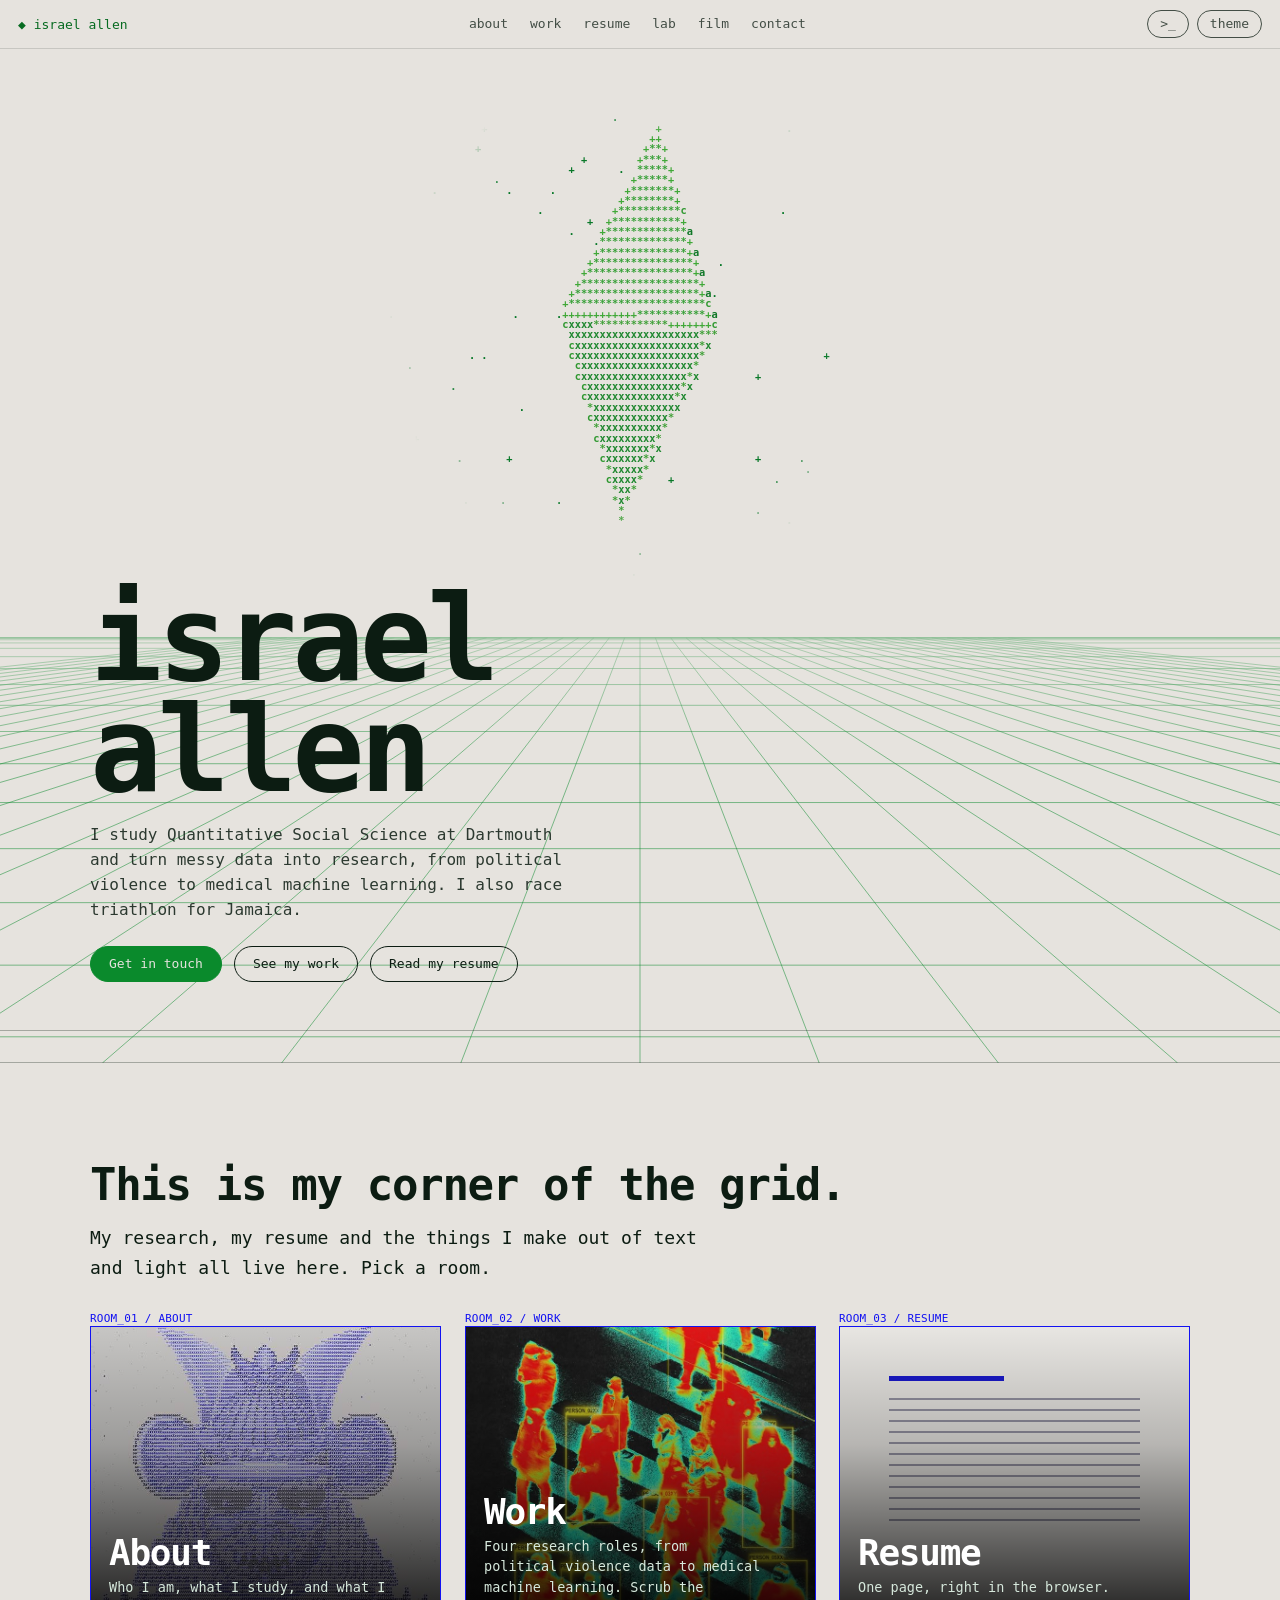
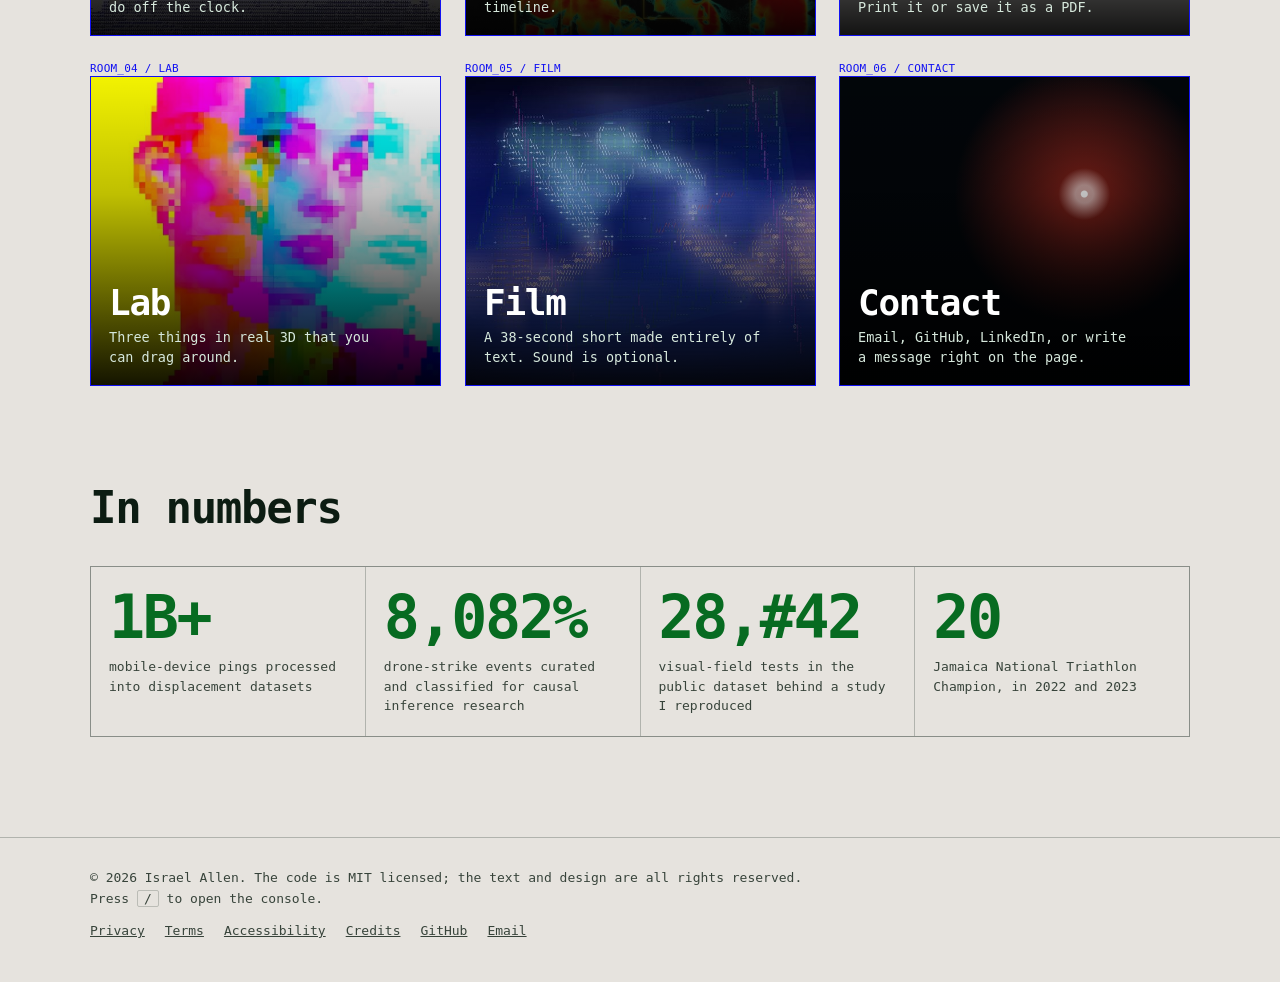
==== index.html @ 83a24800 "Initial site" ====
<!DOCTYPE html>
<html lang="en">
<head>
<meta charset="utf-8">
<meta http-equiv="Content-Security-Policy" content="default-src 'none'; script-src 'self'; style-src 'self' 'unsafe-inline'; img-src 'self' data:; font-src 'self'; connect-src 'self'; base-uri 'none'; form-action 'none'">
<meta name="viewport" content="width=device-width, initial-scale=1, viewport-fit=cover">
<title>Israel Allen</title>
<meta name="description" content="Israel Allen studies Quantitative Social Science at Dartmouth and works with large-scale data, political violence research and medical machine learning. Jamaican national triathlon champion.">
<meta name="theme-color" content="#020c06">
<meta name="author" content="Israel Allen">
<link rel="canonical" href="https://lukeanthony.co/">
<meta property="og:type" content="website">
<meta property="og:site_name" content="Israel Allen">
<meta property="og:title" content="Israel Allen">
<meta property="og:description" content="Israel Allen studies Quantitative Social Science at Dartmouth and works with large-scale data, political violence research and medical machine learning. Jamaican national triathlon champion.">
<meta property="og:url" content="https://lukeanthony.co/">
<meta property="og:image" content="https://lukeanthony.co/assets/img/og-card.jpg">
<meta property="og:image:alt" content="The words israel allen in large type above a glowing green wireframe grid and a spinning crystal.">
<meta name="twitter:card" content="summary_large_image">
<link rel="icon" href="assets/img/favicon.svg" type="image/svg+xml">
<link rel="apple-touch-icon" href="assets/img/apple-touch-icon.png">
<script src="assets/js/theme-init.js"></script>
<link rel="stylesheet" href="assets/css/site.css">
<script type="application/ld+json">
{"@context":"https://schema.org","@type":"Person","name":"Israel Allen","url":"https://lukeanthony.co/","sameAs":["https://github.com/izzyallen876","https://www.linkedin.com/in/israel-allen"],"affiliation":{"@type":"CollegeOrUniversity","name":"Dartmouth College"},"description":"Quantitative Social Science student at Dartmouth College and Jamaican national triathlon champion."}
</script>
</head>
<body>
<a class="skip" href="#main">Skip to content</a>
<div class="bar">
  <a class="brand" href="index.html">◆ israel allen</a>
  <nav id="nav" aria-label="Main"><a href="about.html">about</a><a href="work.html">work</a><a href="resume.html">resume</a><a href="lab.html">lab</a><a href="film.html">film</a><a href="contact.html">contact</a></nav>
  <div class="tools">
    <button class="pill" id="term-btn" type="button" aria-label="Open the command console">&gt;_</button>
    <button class="pill" id="theme" type="button" aria-label="Switch between light and dark theme">theme</button>
    <button class="pill menu-btn" id="menu" type="button" aria-expanded="false" aria-controls="nav">menu</button>
  </div>
</div>
<main id="main">
<header class="hero" id="top">
  <canvas id="grid" aria-hidden="true"></canvas>
  <div class="plumbwrap"><canvas class="glyph" id="plumb" role="img" aria-label="A rotating green crystal drawn in text characters"></canvas></div>
  <div class="titleblock">
    <h1 id="title" data-scramble aria-label="Israel Allen">israel
allen</h1>
    <p class="sub">I study Quantitative Social Science at Dartmouth and turn messy data into research, from political violence to medical machine learning. I also race triathlon for Jamaica.</p>
    <div class="cta">
      <a class="btn solid" href="contact.html">Get in touch</a>
      <a class="btn" href="work.html">See my work</a>
      <a class="btn" href="resume.html">Read my resume</a>
    </div>
  </div>
  <div class="ticker" aria-hidden="true"><span>◆ data ░▒▓ python ░▒▓ r ░▒▓ aws ░▒▓ political violence research ░▒▓ medical ml ░▒▓ public history ░▒▓ triathlon ░▒▓ dartmouth 2028 ░▒▓ ◆ data ░▒▓ python ░▒▓ r ░▒▓ aws ░▒▓ political violence research ░▒▓ medical ml ░▒▓ public history ░▒▓ triathlon ░▒▓ dartmouth 2028 ░▒▓ </span></div>
</header>

<section class="sec" id="rooms">
  <div class="inner">
    <h2>This is my corner of the grid.</h2>
    <p class="lead">My research, my resume and the things I make out of text and light all live here. Pick a room.</p>
    <div class="rooms">
      <a class="room dbox lock" data-id="ROOM_01 / ABOUT" data-tilt style="--i:0" href="about.html">
        <span class="art" style="background-image:url(assets/img/kabuto-poster.jpg)" aria-hidden="true"></span>
        <h3>About</h3><p>Who I am, what I study, and what I do off the clock.</p>
      </a>
      <a class="room dbox lock" data-id="ROOM_02 / WORK" data-tilt style="--i:1" href="work.html">
        <span class="art" style="background-image:url(assets/img/thermal-street.jpg)" aria-hidden="true"></span>
        <h3>Work</h3><p>Four research roles, from political violence data to medical machine learning. Scrub the timeline.</p>
      </a>
      <a class="room dbox lock" data-id="ROOM_03 / RESUME" data-tilt style="--i:2" href="resume.html">
        <span class="art sheet" aria-hidden="true"></span>
        <h3>Resume</h3><p>One page, right in the browser. Print it or save it as a PDF.</p>
      </a>
      <a class="room dbox lock" data-id="ROOM_04 / LAB" data-tilt style="--i:3" href="lab.html">
        <span class="art" style="background-image:url(assets/img/pixel-portrait.jpg)" aria-hidden="true"></span>
        <h3>Lab</h3><p>Three things in real 3D that you can drag around.</p>
      </a>
      <a class="room dbox lock" data-id="ROOM_05 / FILM" data-tilt style="--i:4" href="film.html">
        <span class="art" style="background-image:url(assets/img/film-poster.jpg)" aria-hidden="true"></span>
        <h3>Film</h3><p>A 38-second short made entirely of text. Sound is optional.</p>
      </a>
      <a class="room dbox lock" data-id="ROOM_06 / CONTACT" data-tilt style="--i:5" href="contact.html">
        <span class="art spark" aria-hidden="true"></span>
        <h3>Contact</h3><p>Email, GitHub, LinkedIn, or write a message right on the page.</p>
      </a>
    </div>
  </div>
</section>

<section class="sec" id="numbers" style="padding-top:0">
  <div class="inner">
    <h2>In numbers</h2>
    <div class="nums">
      <div class="num"><b data-count data-final="1B+">1B+</b><span>mobile-device pings processed into displacement datasets</span></div>
      <div class="num"><b data-count data-final="8,000+">8,000+</b><span>drone-strike events curated and classified for causal inference research</span></div>
      <div class="num"><b data-count data-final="28,943">28,943</b><span>visual-field tests in the public dataset behind a study I reproduced</span></div>
      <div class="num"><b data-count data-final="2×">2×</b><span>Jamaica National Triathlon Champion, in 2022 and 2023</span></div>
    </div>
  </div>
</section>
</main>
<footer class="site">
  <div class="inner">
    <p>© 2026 Israel Allen. The code is MIT licensed; the text and design are all rights reserved.<br>Press <kbd>/</kbd> to open the console.</p>
    <nav aria-label="Legal and links">
      <a href="privacy.html">Privacy</a>
      <a href="terms.html">Terms</a>
      <a href="accessibility.html">Accessibility</a>
      <a href="credits.html">Credits</a>
      <a href="https://github.com/izzyallen876" target="_blank" rel="noopener">GitHub</a>
      <a href="mailto:israel.l.allen.28@dartmouth.edu">Email</a>
    </nav>
  </div>
</footer>
<script src="assets/js/glyph.js"></script>
<script src="assets/js/scene-plumb.js"></script>
<script src="assets/js/core.js"></script>
</body>
</html>
---- assets/css/site.css ----
/* site.css, Israel Allen. Hand-written, no frameworks, system fonts only. */

/* ============ tokens ============ */
:root{
  color-scheme: light dark;
  --bg:#e6e3de; --fg:#0c1c12; --green:#0a8a2c; --glow:none; --grid:#0a8a2c; --link:#076b21;
  --paper:#d3cfcf; --cobalt:#1212f2;
  --night:#000; --neon:#4dff7a; --peach:#ffcf9e;
  --heat:#ff3b1f; --cyan:#2ee6d6; --amber:#ffe14a; --magenta:#ff2fa8;
  --box:var(--cobalt);
  --line:color-mix(in srgb,var(--fg) 24%,transparent);
  --mono: ui-monospace, "SF Mono", Menlo, Consolas, "DejaVu Sans Mono", "Liberation Mono", "Courier New", monospace;
  box-sizing:border-box;
  padding-top:env(safe-area-inset-top,0px);
  padding-bottom:env(safe-area-inset-bottom,0px);
}
@media (prefers-color-scheme: dark){
  :root:not([data-theme="light"]){
    --bg:#020c06; --fg:#d9ffe4; --green:#46ff78; --grid:#2fe05f; --link:#46ff78; --box:var(--amber);
    --glow:0 0 10px rgba(70,255,120,.55), 0 0 28px rgba(70,255,120,.25);
  }
}
:root[data-theme="dark"]{
  --bg:#020c06; --fg:#d9ffe4; --green:#46ff78; --grid:#2fe05f; --link:#46ff78; --box:var(--amber);
  --glow:0 0 10px rgba(70,255,120,.55), 0 0 28px rgba(70,255,120,.25);
}
/* pages that are always night (the lab) */
:root[data-world="night"]{
  --bg:#000; --fg:#d9ffe4; --green:#46ff78; --grid:#2fe05f; --link:#46ff78; --box:var(--amber);
  --glow:0 0 10px rgba(70,255,120,.55), 0 0 28px rgba(70,255,120,.25);
}

/* ============ base ============ */
html{scroll-padding-top:calc(env(safe-area-inset-top,0px) + 64px);background:var(--bg);scroll-behavior:smooth}
*{box-sizing:border-box}
body{margin:0;background:var(--bg);color:var(--fg);font-family:var(--mono);min-height:100%;overflow-x:hidden;-webkit-text-size-adjust:100%}
body::before{content:"";position:fixed;inset:0 0 auto;height:env(safe-area-inset-top,0px);z-index:60;background:var(--bg);pointer-events:none}
a{color:inherit}
button,input,textarea{font:inherit;color:inherit}
img{max-width:100%}
:focus-visible{outline:2px solid var(--link);outline-offset:3px}
.skip{position:absolute;left:12px;top:-60px;z-index:80;background:var(--fg);color:var(--bg);padding:8px 14px;text-decoration:none;border-radius:2px}
.skip:focus{top:calc(env(safe-area-inset-top,0px) + 10px)}
.sr{position:absolute;width:1px;height:1px;overflow:hidden;clip:rect(0 0 0 0);white-space:nowrap}
main{display:block}
[id]{scroll-margin-top:calc(env(safe-area-inset-top,0px) + 64px)}

/* ============ top bar ============ */
.bar{position:fixed;top:env(safe-area-inset-top,0px);left:0;right:0;z-index:50;display:flex;align-items:center;gap:18px;padding:10px 18px;font-size:13px;background:color-mix(in srgb,var(--bg) 84%,transparent);-webkit-backdrop-filter:blur(8px);backdrop-filter:blur(8px);border-bottom:1px solid color-mix(in srgb,var(--fg) 14%,transparent)}
.brand{color:var(--link);text-decoration:none;text-shadow:var(--glow);white-space:nowrap}
.bar nav{display:flex;gap:22px;margin:0 auto}
.bar nav a{text-decoration:none;opacity:.75;padding:6px 0;border-bottom:1px solid transparent}
.bar nav a:hover{opacity:1}
.bar nav a[aria-current="page"]{opacity:1;border-bottom-color:currentColor}
.tools{display:flex;gap:8px;align-items:center}
.pill{background:none;border:1px solid currentColor;border-radius:99px;padding:3px 12px;cursor:pointer;opacity:.75;font-size:13px;line-height:1.5}
.pill:hover{opacity:1}
.menu-btn{display:none}
:root[data-world="night"] #theme{display:none}
@media (max-width:760px){
  .menu-btn{display:inline-block}
  .tools{margin-left:auto}
  .bar nav{display:none;position:absolute;top:100%;left:0;right:0;flex-direction:column;gap:0;margin:0;background:var(--bg);border-bottom:1px solid var(--line);padding:4px 18px 10px}
  .bar nav.open{display:flex}
  .bar nav a{padding:13px 0;border-bottom:1px solid var(--line);opacity:.9}
}

/* ============ buttons and shared bits ============ */
.btn{display:inline-block;border:1px solid currentColor;border-radius:99px;padding:9px 18px;font-size:13px;line-height:1.2;text-decoration:none;cursor:pointer;background:none;transition:background .15s,color .15s}
.btn:hover{background:var(--fg);color:var(--bg)}
.btn.solid{background:var(--green);border-color:var(--green);color:var(--bg)}
.btn.solid:hover{background:transparent;color:var(--link)}
.cta{display:flex;flex-wrap:wrap;gap:12px;margin-top:24px}
.sec{padding:clamp(48px,9vw,100px) 20px}
.sec .inner{max-width:1100px;margin:0 auto}
.sec h2{margin:0 0 16px;font-size:clamp(26px,5vw,44px);letter-spacing:-.03em;line-height:1}
.lead{margin:0;max-width:58ch;line-height:1.65;font-size:clamp(15px,2.2vw,18px)}
.prose a{color:var(--link);text-underline-offset:3px}
.fine{font-size:12.5px;line-height:1.6;opacity:.75;max-width:60ch}

/* page header for inner pages */
.phead{padding:calc(env(safe-area-inset-top,0px) + 120px) 20px 28px}
.phead .inner{max-width:1100px;margin:0 auto}
.phead h1{margin:0;font-weight:700;font-size:clamp(40px,9vw,104px);line-height:.92;letter-spacing:-.04em}
.phead .lead{margin-top:22px}

/* detection box: borrowed from the thermal street image */
.dbox{position:relative;border:1px solid var(--box)}
.dbox::before{content:attr(data-id);position:absolute;left:-1px;bottom:calc(100% + 3px);font-size:11px;line-height:1;letter-spacing:.02em;color:var(--box);text-shadow:var(--glow);white-space:nowrap}
@keyframes lockon{0%{opacity:0;transform:scale(1.05)}55%{opacity:1}100%{opacity:1;transform:scale(1)}}
.js .lock{opacity:0}
.js .lock.in{opacity:1;animation:lockon .7s cubic-bezier(.2,.8,.2,1) backwards;animation-delay:calc(var(--i,0) * 110ms)}

/* ============ hero (home) ============ */
.hero{position:relative;min-height:100svh;display:flex;flex-direction:column;justify-content:flex-end;overflow:hidden;padding:72px 20px 0}
#grid{position:absolute;inset:0;width:100%;height:100%;-webkit-mask-image:linear-gradient(to bottom,transparent 50%,#000 72%);mask-image:linear-gradient(to bottom,transparent 50%,#000 72%)}
.plumbwrap{position:relative;width:min(90vw,56vh,620px);margin:0 auto;-webkit-mask-image:radial-gradient(ellipse closest-side,#000 74%,transparent 100%);mask-image:radial-gradient(ellipse closest-side,#000 74%,transparent 100%)}
.glyph{display:block;max-width:100%}
.titleblock{position:relative;max-width:1100px;width:100%;margin:0 auto;padding:6px 0 48px}
.hero h1{margin:0;font-weight:700;font-size:clamp(40px,10.5vw,120px);line-height:.92;letter-spacing:-.04em;white-space:pre-line;color:var(--fg);cursor:default}
.sub{margin:18px 0 0;max-width:50ch;font-size:clamp(13px,2.2vw,16px);line-height:1.55;opacity:.85}
.ticker{position:relative;border-top:1px solid color-mix(in srgb,var(--fg) 30%,transparent);border-bottom:1px solid color-mix(in srgb,var(--fg) 30%,transparent);overflow:hidden;white-space:nowrap;font-size:13px;padding:8px 0;margin:0 -20px}
.ticker span{display:inline-block;padding-left:100%;animation:tick 42s linear infinite}
@keyframes tick{to{transform:translateX(-100%)}}

/* ============ rooms (home cards) ============ */
.rooms{display:grid;grid-template-columns:repeat(auto-fit,minmax(290px,1fr));gap:40px 24px;margin-top:44px;perspective:1200px}
.room{position:relative;display:flex;flex-direction:column;justify-content:flex-end;min-height:310px;padding:18px;color:#fff;text-decoration:none;background:#000;isolation:isolate;transform-style:preserve-3d;transition:transform .18s ease-out,box-shadow .2s;will-change:transform;overflow:visible}
.room .art{position:absolute;inset:0;z-index:-2;background-size:cover;background-position:center;background-repeat:no-repeat}
.room::after{content:"";position:absolute;inset:0;z-index:-1;background:linear-gradient(to top,rgba(0,0,0,.92),rgba(0,0,0,.25) 62%,rgba(0,0,0,.05))}
.room h3{margin:0 0 6px;font-size:clamp(26px,3.2vw,36px);letter-spacing:-.035em;line-height:1}
.room p{margin:0;font-size:13.5px;line-height:1.5;max-width:34ch;color:#d6e8dc}
.room:hover,.room:focus-visible{box-shadow:0 0 0 1px var(--box),0 18px 50px -18px rgba(0,0,0,.7)}
.room .art.sheet{background:#f4f2ee}
.room .art.sheet::before{content:"";position:absolute;inset:16% 14% 36%;background:
  linear-gradient(#1b1bd4,#1b1bd4) 0 0/46% 5px no-repeat,
  repeating-linear-gradient(#9a98a8 0 2px,transparent 2px 11px) 0 22px/100% 100% no-repeat}
.room .art.spark{background:radial-gradient(circle at 70% 38%,#fff 0 3px,rgba(255,255,255,.6) 4px 9px,transparent 26px),radial-gradient(circle at 70% 38%,rgba(255,60,40,.55),transparent 42%),#02060a}

/* ============ numbers ============ */
.nums{display:grid;grid-template-columns:repeat(auto-fit,minmax(210px,1fr));gap:1px;margin-top:36px;background:var(--line);border:1px solid var(--line)}
.num{background:var(--bg);padding:20px 18px}
.num b{display:block;font-size:clamp(34px,5vw,60px);letter-spacing:-.04em;line-height:1;color:var(--link);text-shadow:var(--glow);font-weight:700}
.num span{display:block;margin-top:10px;font-size:13px;line-height:1.5;opacity:.8}

/* ============ facts + tags ============ */
.facts{display:grid;grid-template-columns:repeat(auto-fit,minmax(220px,1fr));gap:26px 18px;margin-top:44px}
.fact{padding:16px 16px 14px;margin-top:1.4em}
.fact small{display:block;font-size:12px;opacity:.6;margin-bottom:6px}
.fact span{font-size:14px;line-height:1.5}
.tags{display:flex;flex-wrap:wrap;gap:8px;margin:14px 0 0;padding:0;list-style:none}
.tags li{border:1px solid var(--line);padding:5px 11px;font-size:13px}
.group{margin-top:28px}
.group h3{margin:0;font-size:14px;font-weight:400;opacity:.65}

/* ============ paper panel (about) ============ */
.armor{background:var(--paper);color:var(--cobalt);padding:clamp(40px,8vw,90px) 20px;position:relative;overflow:hidden;transition:background .5s}
.armor .inner{max-width:900px;margin:0 auto;display:grid;gap:20px;position:relative;z-index:1}
.armor h2{margin:0;font-size:clamp(26px,5vw,44px);letter-spacing:-.03em;line-height:1;transition:color .5s}
.armor p{margin:0;max-width:48ch;line-height:1.55;font-size:15px;color:#2a2a8a;transition:color .5s}
.ctl{display:flex;flex-wrap:wrap;gap:8px}
.ctl button{background:none;border:1px solid currentColor;border-radius:99px;padding:5px 14px;cursor:pointer;font-size:13px;opacity:.65}
.ctl button[aria-pressed="true"]{opacity:1;background:var(--cobalt);color:#e8ecff;border-color:var(--cobalt)}
.ctl button:hover{opacity:1}
.kwrap{width:100%;position:relative}
.armor::after{content:"";position:absolute;inset:0;pointer-events:none;opacity:.22;mix-blend-mode:multiply;transition:opacity .5s;background-image:url("data:image/svg+xml;utf8,<svg xmlns='http://www.w3.org/2000/svg' width='160' height='160'><filter id='n'><feTurbulence type='fractalNoise' baseFrequency='.9' numOctaves='2'/><feColorMatrix values='0 0 0 0 0  0 0 0 0 0  0 0 0 0 0  0 0 0 .7 0'/></filter><rect width='160' height='160' filter='url(%23n)'/></svg>")}
.armor.glow{background:#02030a;color:#8fb4ff}
.armor.glow h2{color:#d6e4ff}
.armor.glow p{color:#8da4dd}
.armor.glow::after{opacity:.05}
.armor.glow .ctl button[aria-pressed="true"]{background:#2f5bff;border-color:#2f5bff;color:#fff}
.armor .stats{display:grid;grid-template-columns:repeat(auto-fit,minmax(180px,1fr));gap:14px;margin-top:6px}
.armor .stats div{border:1.5px solid currentColor;padding:12px 14px;font-size:13px;line-height:1.45;color:#2a2a8a;transition:color .5s}
.armor .stats b{display:block;font-size:clamp(22px,4vw,30px);letter-spacing:-.03em;line-height:1.1;color:var(--cobalt);margin-bottom:4px;transition:color .5s}
.armor.glow .stats div{color:#8da4dd}
.armor.glow .stats b{color:#d6e4ff}

/* ============ night panel (contact hands) ============ */
.touch{background:var(--night);color:var(--neon);padding:clamp(40px,8vw,90px) 20px 70px;position:relative}
.touch .inner{max-width:1100px;margin:0 auto}
.touch h2{margin:0 0 10px;font-size:clamp(26px,5vw,44px);letter-spacing:-.03em;line-height:1;color:#e8ffee}
.touch p{margin:0 0 26px;max-width:46ch;line-height:1.55;font-size:15px;color:#9ad9ad}
.stage{position:relative;width:100%;touch-action:pan-y;cursor:crosshair}
#burst{position:absolute;inset:0;width:100%;height:100%;pointer-events:none}

/* ============ work: timeline + roles ============ */
.tl{margin-top:40px;--label:8.5rem}
.tl-body{position:relative;display:grid;gap:10px;padding:6px 0 4px;touch-action:pan-y;cursor:ew-resize;user-select:none;-webkit-user-select:none}
.tl-row{display:grid;grid-template-columns:var(--label) 1fr;align-items:center;gap:0 12px;font-size:12.5px}
.tl-name{opacity:.8;line-height:1.25}
.tl-track{position:relative;height:22px;border-top:1px solid var(--line);border-bottom:1px solid var(--line)}
.tl-bar{position:absolute;top:3px;bottom:3px;background:color-mix(in srgb,var(--fg) 26%,transparent);border:1px solid color-mix(in srgb,var(--fg) 50%,transparent);transition:background .2s,border-color .2s}
.tl-row.on .tl-bar{background:color-mix(in srgb,var(--box) 70%,transparent);border-color:var(--box)}
.tl-axis{display:grid;grid-template-columns:var(--label) 1fr;gap:0 12px;font-size:11.5px;opacity:.65}
.tl-axis div{position:relative;height:18px}
.tl-axis i{position:absolute;top:0;font-style:normal;transform:translateX(-1px);padding-left:5px;border-left:1px solid var(--line);height:100%;line-height:18px}
.tl-head{position:absolute;top:0;bottom:0;width:0;left:calc(var(--label) + 12px + (100% - var(--label) - 12px) * var(--p,1));border-left:1px solid var(--box);pointer-events:none}
.tl-head::after{content:"";position:absolute;top:-1px;left:-5px;width:9px;height:9px;background:var(--box);transform:rotate(45deg)}
.tl-body:focus-within .tl-head::after{outline:2px solid var(--link);outline-offset:2px}
#tl-range{position:absolute;opacity:0;width:1px;height:1px;pointer-events:none}
.tl-read{margin:16px 0 0;font-size:14px;min-height:3.2em;line-height:1.6}
.tl-read b{color:var(--link);font-weight:700}
.tl-ctl{margin-top:14px;display:flex;gap:10px;flex-wrap:wrap}
.roles{display:grid;gap:44px;margin-top:56px}
.role{padding:20px 20px 18px;transition:opacity .25s,border-color .25s}
.role.dim{opacity:.38}
.role-head{display:flex;flex-wrap:wrap;gap:6px 24px;justify-content:space-between;align-items:baseline}
.role h2{margin:0;font-size:clamp(20px,3vw,28px);letter-spacing:-.025em;line-height:1.15}
.role .when{font-size:13px;opacity:.7}
.org{margin:6px 0 14px;font-size:14px;color:var(--link);text-shadow:var(--glow)}
.role ul{margin:0;padding-left:1.1em;max-width:70ch;line-height:1.65;font-size:14.5px}
.role li+li{margin-top:7px}

/* ============ resume sheet ============ */
.sheet-wrap{padding:calc(env(safe-area-inset-top,0px) + 96px) 16px 56px}
.rtools{max-width:860px;margin:0 auto 18px;display:flex;flex-wrap:wrap;gap:10px;align-items:center;justify-content:space-between}
.rtools p{margin:0;font-size:13px;opacity:.75}
.resume{max-width:860px;margin:0 auto;background:#fff;color:#14141c;padding:clamp(24px,5vw,54px);box-shadow:0 20px 60px -24px rgba(0,0,0,.6);font-size:14px;line-height:1.5}
.resume h1{margin:0;font-size:clamp(28px,5vw,40px);letter-spacing:-.04em;line-height:1;color:#1212f2}
.resume .contact{margin:10px 0 0;font-size:13px;color:#3a3a48}
.resume .contact a{color:inherit}
.resume h2{margin:26px 0 8px;padding-bottom:5px;border-bottom:1.5px solid #1212f2;font-size:13px;letter-spacing:.04em;font-weight:700;color:#1212f2}
.rrow{display:flex;justify-content:space-between;gap:16px;align-items:baseline}
.rrow b{font-weight:700}
.rrow .d{white-space:nowrap;font-size:13px;color:#3a3a48}
.rsub{margin:1px 0 4px;color:#3a3a48;font-size:13px}
.resume ul{margin:4px 0 12px;padding-left:1.15em}
.resume li{margin:2px 0}
.resume p{margin:4px 0}

@media (max-width:600px){.rrow{flex-direction:column;gap:1px}.rrow .d{white-space:normal}}

/* ============ lab (3D) ============ */
.spec{padding:44px 20px 20px}
.spec .inner{max-width:1100px;margin:0 auto}
.spec-head{display:grid;gap:10px;margin-bottom:22px;max-width:62ch}
.spec-id{margin:0;font-size:12px;color:var(--amber)}
.spec h2{margin:0;font-size:clamp(28px,5vw,52px);letter-spacing:-.035em;line-height:1}
.spec-head p{margin:0;line-height:1.6;font-size:15px;opacity:.85}
.viewport{position:relative;width:100%;aspect-ratio:4/3;max-height:82vh;background:#000;border:1px solid var(--line);touch-action:pan-y;overflow:hidden}
.viewport.tall{aspect-ratio:5/4}
.viewport canvas{position:absolute;inset:0;width:100%;height:100%;display:block;cursor:grab;touch-action:pan-y}
.viewport canvas:active{cursor:grabbing}
.viewport canvas:focus-visible{outline:2px solid var(--link);outline-offset:-4px}
.viewport .fallback{position:absolute;inset:0;width:100%;height:100%;object-fit:contain;display:none}
.viewport.nogl .fallback{display:block}
.viewport.nogl canvas{display:none}
.vmsg{position:absolute;left:12px;right:12px;bottom:12px;margin:0;padding:8px 12px;background:rgba(0,0,0,.78);border:1px solid var(--line);font-size:12.5px;line-height:1.5;display:none}
.viewport.nogl .vmsg{display:block}
.vhint{position:absolute;left:12px;top:10px;margin:0;font-size:12px;opacity:.75;pointer-events:none;text-shadow:0 0 6px #000}
.spec .ctl{margin-top:14px}
.spec .ctl button{color:var(--fg)}
.spec .ctl button[aria-pressed="true"]{background:var(--fg);color:#000;border-color:var(--fg)}
.spec .ctl label{display:flex;align-items:center;gap:8px;font-size:13px;opacity:.85}
.spec .ctl input[type=range]{accent-color:var(--green);width:150px}
.lab-note{max-width:1100px;margin:0 auto;padding:10px 20px 60px;font-size:12.5px;line-height:1.6;opacity:.7}

/* ============ contact ============ */
.contact-grid{display:grid;grid-template-columns:1.2fr 1fr;gap:40px;align-items:start}
@media (max-width:820px){.contact-grid{grid-template-columns:1fr}}
.composer{display:grid;gap:14px;margin-top:6px}
.composer label{display:grid;gap:6px;font-size:13px}
.composer input,.composer textarea{width:100%;background:color-mix(in srgb,var(--fg) 6%,transparent);border:1px solid var(--line);border-radius:2px;padding:10px 12px;font-size:15px;line-height:1.5}
.composer textarea{min-height:150px;resize:vertical}
.composer input:focus,.composer textarea:focus{outline:2px solid var(--link);outline-offset:1px}
.composer .row{display:flex;flex-wrap:wrap;gap:10px;align-items:center}
.details{margin:0;padding:0;list-style:none;display:grid;gap:14px}
.details li{padding:14px 16px;margin-top:1.3em}
.details small{display:block;font-size:12px;opacity:.6;margin-bottom:4px}

/* ============ legal / long text ============ */
.doc{max-width:760px;margin:0 auto;padding:calc(env(safe-area-inset-top,0px) + 120px) 20px 70px}
.doc h1{margin:0 0 6px;font-size:clamp(34px,7vw,64px);letter-spacing:-.04em;line-height:.95}
.doc .meta{margin:0 0 30px;font-size:13px;opacity:.65}
.doc h2{margin:38px 0 10px;font-size:clamp(20px,3.2vw,26px);letter-spacing:-.02em;line-height:1.2}
.doc p,.doc li{line-height:1.75;font-size:15px}
.doc ul{padding-left:1.2em}
.doc li{margin:5px 0}
.doc a{color:var(--link);text-underline-offset:3px}
.doc .short{border:1px solid var(--box);padding:16px 18px;margin:0 0 8px;position:relative;margin-top:26px}
.doc .short p{margin:0}
.doc code{font-size:13px;background:color-mix(in srgb,var(--fg) 10%,transparent);padding:1px 5px}

/* 404 */
.lost{min-height:100svh;display:grid;place-content:center;gap:16px;padding:100px 20px 60px;text-align:left}
.lost pre{margin:0;font-size:clamp(11px,2.4vw,17px);line-height:1.1;color:var(--link);text-shadow:var(--glow)}
.lost h1{margin:0;font-size:clamp(34px,7vw,72px);letter-spacing:-.04em;line-height:.95}

/* ============ footer ============ */
footer.site{border-top:1px solid var(--line);padding:30px 20px 44px;font-size:13px;background:var(--bg)}
footer.site .inner{max-width:1100px;margin:0 auto;display:flex;flex-wrap:wrap;gap:14px 36px;justify-content:space-between}
footer.site p{margin:0;opacity:.8;line-height:1.6}
footer.site nav{display:flex;flex-wrap:wrap;gap:8px 20px}
footer.site a{opacity:.8}
footer.site a:hover{opacity:1}
kbd{font:inherit;border:1px solid var(--line);padding:0 6px;border-radius:2px}

/* ============ command console ============ */
#term{position:fixed;inset:0;z-index:90;background:rgba(0,0,0,.6);display:flex;align-items:flex-end;justify-content:center;padding:16px}
#term[hidden]{display:none}
.term-box{width:min(760px,100%);max-height:70vh;display:flex;flex-direction:column;background:#000;color:var(--neon);border:1px solid var(--neon);box-shadow:0 0 40px rgba(77,255,122,.25);font-size:14px}
.term-out{overflow:auto;padding:14px 16px 4px;line-height:1.6;white-space:pre-wrap;word-break:break-word;min-height:5em}
.term-out .e{color:#e8ffee}
.term-out .d{color:#7bbf8e}
.term-line{display:flex;gap:10px;align-items:center;padding:6px 16px 14px}
.term-line input{flex:1;background:none;border:0;outline:0;color:#e8ffee;font-size:16px;caret-color:var(--neon)}
body.glitch main,body.glitch .bar{animation:glitch .18s steps(2) 8}
@keyframes glitch{0%{transform:translate(0)}25%{transform:translate(-3px,1px);filter:hue-rotate(60deg)}50%{transform:translate(3px,-1px)}75%{transform:translate(-2px,0);filter:hue-rotate(-60deg)}100%{transform:translate(0)}}

/* ============ motion + print ============ */
@media (prefers-reduced-motion: reduce){
  html{scroll-behavior:auto}
  .ticker span{animation:none;padding-left:0}
  .js .lock{opacity:1}.js .lock.in{animation:none}
  .room{transition:none}
  body.glitch main,body.glitch .bar{animation:none}
}
@media print{
  :root,:root[data-theme]{--bg:#fff;--fg:#000}
  html,body{background:#fff !important;color:#000 !important}
  body::before,.bar,footer.site,.noprint,.skip,#term{display:none !important}
  .sheet-wrap{padding:0}
  .resume{box-shadow:none;max-width:none;padding:0;font-size:9.5pt;line-height:1.32}
  .resume h1{font-size:24pt}
  .resume h2{margin:11px 0 6px;font-size:9.5pt}
  .resume ul{margin:3px 0 8px}
  .resume li{margin:1px 0}
  @page{size:Letter;margin:.45in}
}
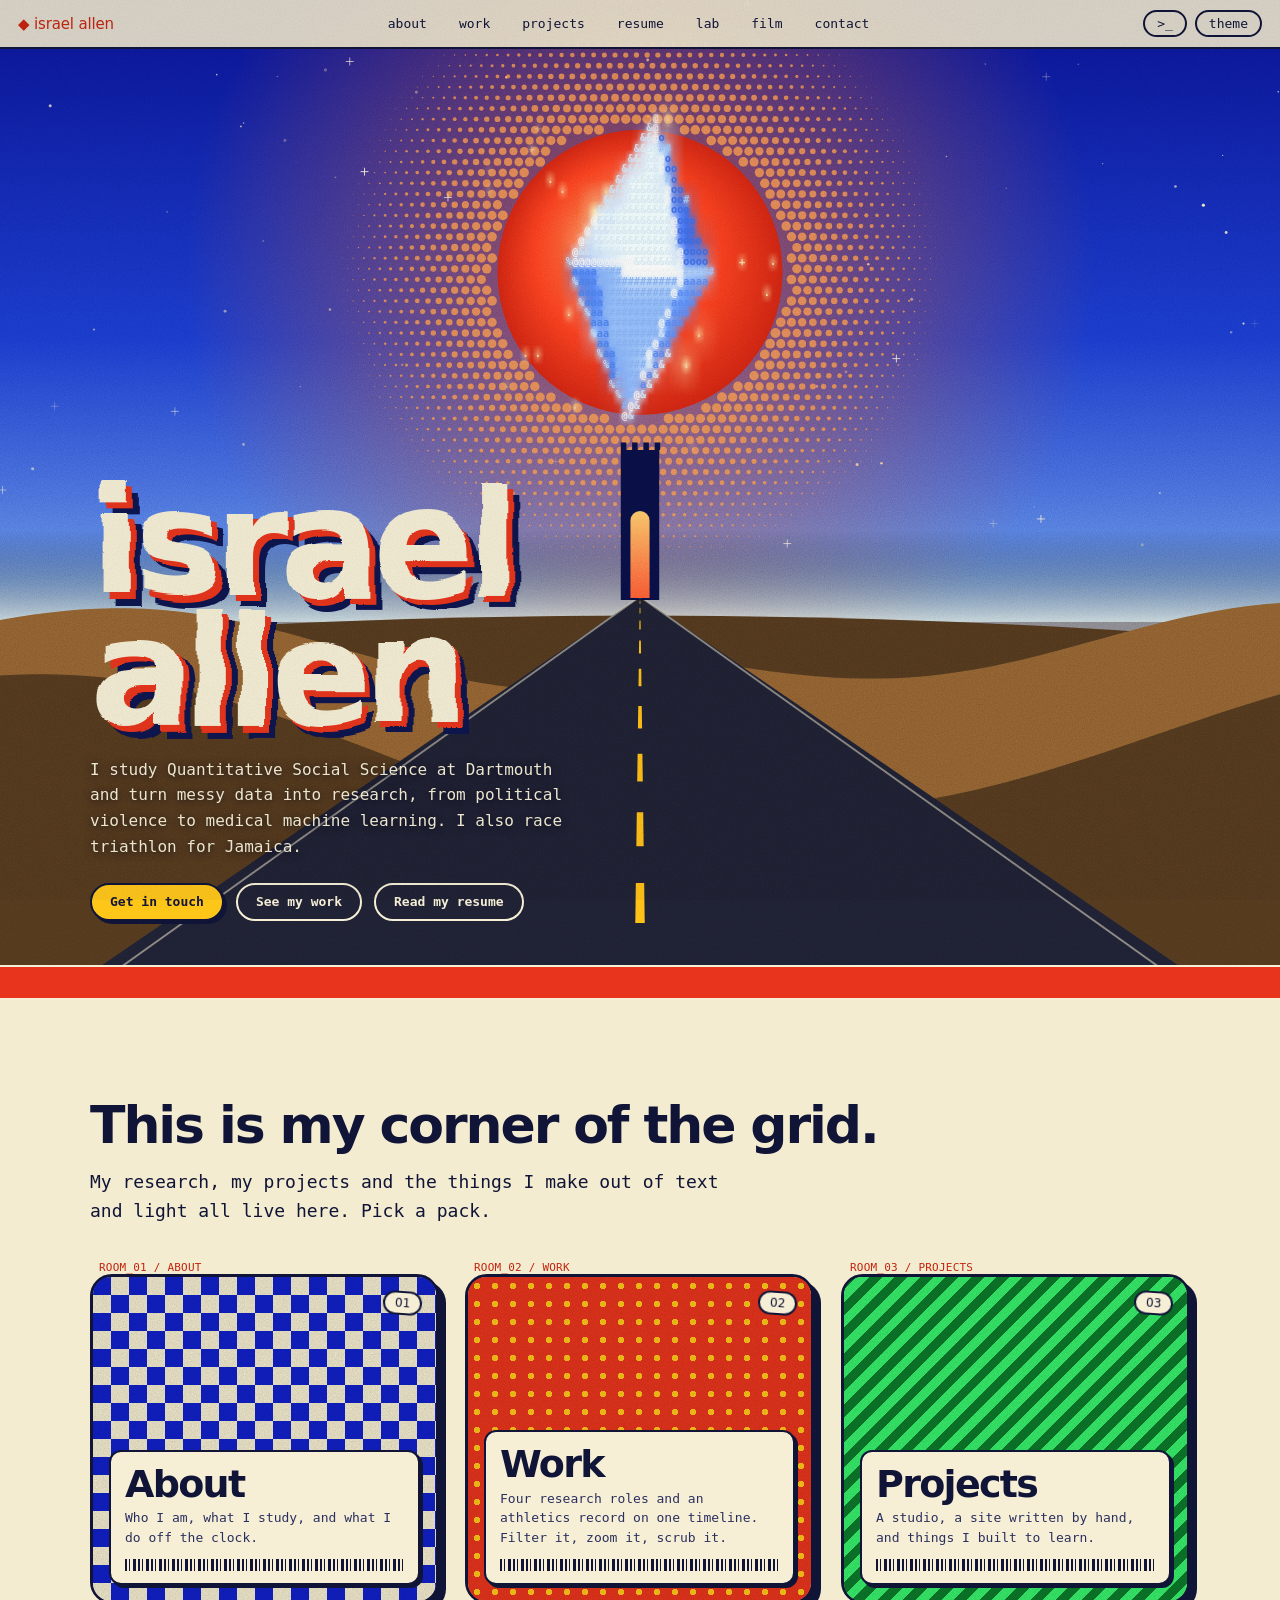
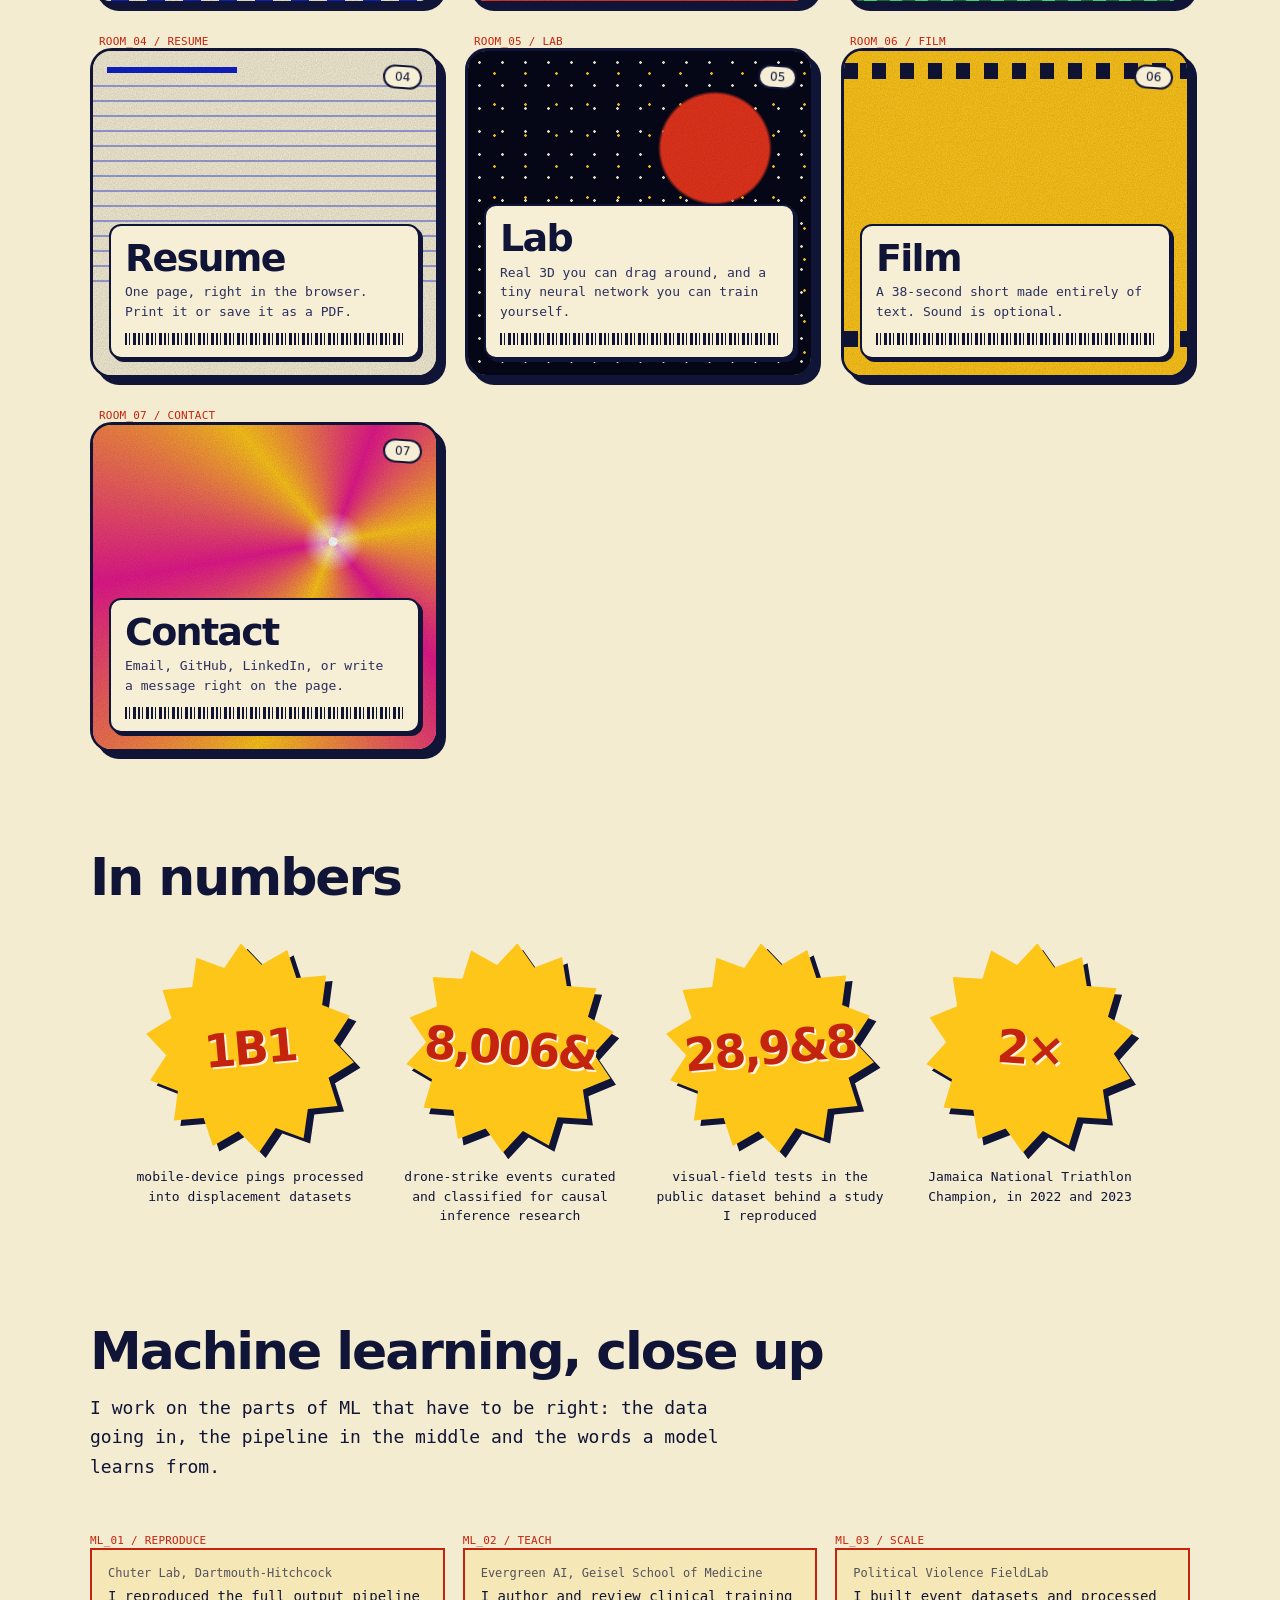
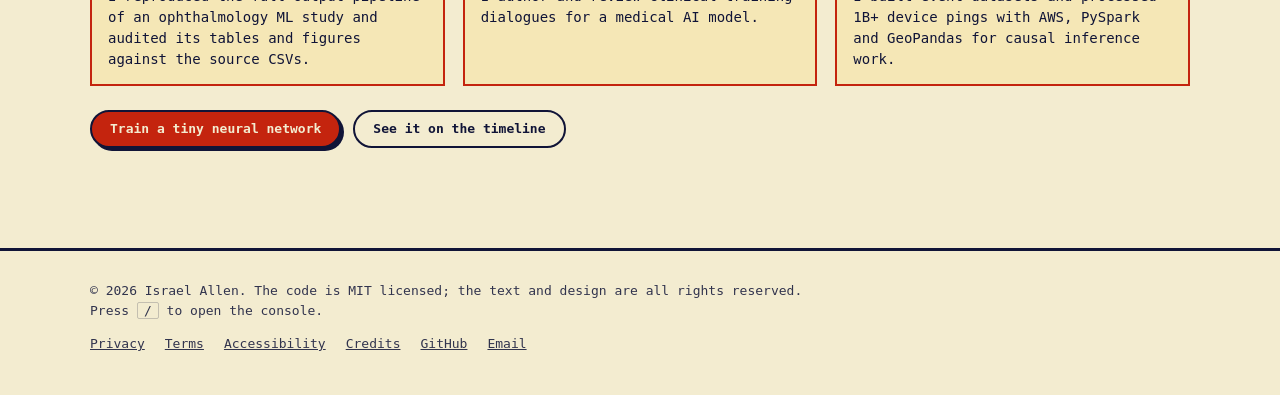
==== commit 919f40d9: "Redesign: cobalt sky, red sun, sticker-pack cards; new timeline, projects, neural-net toy - Home her" ====
--- a/index.html
+++ b/index.html
@@ -6,7 +6,7 @@
 <meta name="viewport" content="width=device-width, initial-scale=1, viewport-fit=cover">
 <title>Israel Allen</title>
 <meta name="description" content="Israel Allen studies Quantitative Social Science at Dartmouth and works with large-scale data, political violence research and medical machine learning. Jamaican national triathlon champion.">
-<meta name="theme-color" content="#020c06">
+<meta name="theme-color" content="#0a1450">
 <meta name="author" content="Israel Allen">
 <link rel="canonical" href="https://lukeanthony.co/">
 <meta property="og:type" content="website">
@@ -15,7 +15,7 @@
 <meta property="og:description" content="Israel Allen studies Quantitative Social Science at Dartmouth and works with large-scale data, political violence research and medical machine learning. Jamaican national triathlon champion.">
 <meta property="og:url" content="https://lukeanthony.co/">
 <meta property="og:image" content="https://lukeanthony.co/assets/img/og-card.jpg">
-<meta property="og:image:alt" content="The words israel allen in large type above a glowing green wireframe grid and a spinning crystal.">
+<meta property="og:image:alt" content="The words israel allen in large type under a red sun, with a road leading to a tower and a spinning crystal.">
 <meta name="twitter:card" content="summary_large_image">
 <link rel="icon" href="assets/img/favicon.svg" type="image/svg+xml">
 <link rel="apple-touch-icon" href="assets/img/apple-touch-icon.png">
@@ -26,10 +26,16 @@
 </script>
 </head>
 <body>
+<svg width="0" height="0" style="position:absolute" aria-hidden="true" focusable="false">
+  <filter id="wave" x="-5%" y="-10%" width="110%" height="120%">
+    <feTurbulence type="fractalNoise" baseFrequency="0.006 0.022" numOctaves="2" seed="4" result="n"/>
+    <feDisplacementMap in="SourceGraphic" in2="n" scale="14" xChannelSelector="R" yChannelSelector="G"/>
+  </filter>
+</svg>
 <a class="skip" href="#main">Skip to content</a>
 <div class="bar">
   <a class="brand" href="index.html">◆ israel allen</a>
-  <nav id="nav" aria-label="Main"><a href="about.html">about</a><a href="work.html">work</a><a href="resume.html">resume</a><a href="lab.html">lab</a><a href="film.html">film</a><a href="contact.html">contact</a></nav>
+  <nav id="nav" aria-label="Main"><a href="about.html">about</a><a href="work.html">work</a><a href="projects.html">projects</a><a href="resume.html">resume</a><a href="lab.html">lab</a><a href="film.html">film</a><a href="contact.html">contact</a></nav>
   <div class="tools">
     <button class="pill" id="term-btn" type="button" aria-label="Open the command console">&gt;_</button>
     <button class="pill" id="theme" type="button" aria-label="Switch between light and dark theme">theme</button>
@@ -39,7 +45,7 @@
 <main id="main">
 <header class="hero" id="top">
   <canvas id="grid" aria-hidden="true"></canvas>
-  <div class="plumbwrap"><canvas class="glyph" id="plumb" role="img" aria-label="A rotating green crystal drawn in text characters"></canvas></div>
+  <div class="plumbwrap"><canvas class="glyph" id="plumb" role="img" aria-label="A rotating red and gold crystal drawn in text characters, in front of a red sun"></canvas></div>
   <div class="titleblock">
     <h1 id="title" data-scramble aria-label="Israel Allen">israel
 allen</h1>
@@ -50,37 +56,41 @@
       <a class="btn" href="resume.html">Read my resume</a>
     </div>
   </div>
-  <div class="ticker" aria-hidden="true"><span>◆ data ░▒▓ python ░▒▓ r ░▒▓ aws ░▒▓ political violence research ░▒▓ medical ml ░▒▓ public history ░▒▓ triathlon ░▒▓ dartmouth 2028 ░▒▓ ◆ data ░▒▓ python ░▒▓ r ░▒▓ aws ░▒▓ political violence research ░▒▓ medical ml ░▒▓ public history ░▒▓ triathlon ░▒▓ dartmouth 2028 ░▒▓ </span></div>
+  <div class="ticker" aria-hidden="true"><span>★ data ★ python ★ r ★ aws ★ machine learning ★ medical ai ★ political violence research ★ public history ★ triathlon ★ dartmouth 2028 ★ data ★ python ★ r ★ aws ★ machine learning ★ medical ai ★ political violence research ★ public history ★ triathlon ★ dartmouth 2028 ★ </span></div>
 </header>
 
 <section class="sec" id="rooms">
   <div class="inner">
     <h2>This is my corner of the grid.</h2>
-    <p class="lead">My research, my resume and the things I make out of text and light all live here. Pick a room.</p>
+    <p class="lead">My research, my projects and the things I make out of text and light all live here. Pick a pack.</p>
     <div class="rooms">
       <a class="room dbox lock" data-id="ROOM_01 / ABOUT" data-tilt style="--i:0" href="about.html">
-        <span class="art" style="background-image:url(assets/img/kabuto-poster.jpg)" aria-hidden="true"></span>
-        <h3>About</h3><p>Who I am, what I study, and what I do off the clock.</p>
+        <span class="art px" aria-hidden="true"></span><span class="chip" aria-hidden="true">01</span>
+        <div class="pane"><h3>About</h3><p>Who I am, what I study, and what I do off the clock.</p></div>
       </a>
       <a class="room dbox lock" data-id="ROOM_02 / WORK" data-tilt style="--i:1" href="work.html">
-        <span class="art" style="background-image:url(assets/img/thermal-street.jpg)" aria-hidden="true"></span>
-        <h3>Work</h3><p>Four research roles, from political violence data to medical machine learning. Scrub the timeline.</p>
+        <span class="art dots" aria-hidden="true"></span><span class="chip" aria-hidden="true">02</span>
+        <div class="pane"><h3>Work</h3><p>Four research roles and an athletics record on one timeline. Filter it, zoom it, scrub it.</p></div>
       </a>
-      <a class="room dbox lock" data-id="ROOM_03 / RESUME" data-tilt style="--i:2" href="resume.html">
-        <span class="art sheet" aria-hidden="true"></span>
-        <h3>Resume</h3><p>One page, right in the browser. Print it or save it as a PDF.</p>
+      <a class="room dbox lock" data-id="ROOM_03 / PROJECTS" data-tilt style="--i:2" href="projects.html">
+        <span class="art zig" aria-hidden="true"></span><span class="chip" aria-hidden="true">03</span>
+        <div class="pane"><h3>Projects</h3><p>A studio, a site written by hand, and things I built to learn.</p></div>
       </a>
-      <a class="room dbox lock" data-id="ROOM_04 / LAB" data-tilt style="--i:3" href="lab.html">
-        <span class="art" style="background-image:url(assets/img/pixel-portrait.jpg)" aria-hidden="true"></span>
-        <h3>Lab</h3><p>Three things in real 3D that you can drag around.</p>
+      <a class="room dbox lock" data-id="ROOM_04 / RESUME" data-tilt style="--i:3" href="resume.html">
+        <span class="art sheet" aria-hidden="true"></span><span class="chip" aria-hidden="true">04</span>
+        <div class="pane"><h3>Resume</h3><p>One page, right in the browser. Print it or save it as a PDF.</p></div>
       </a>
-      <a class="room dbox lock" data-id="ROOM_05 / FILM" data-tilt style="--i:4" href="film.html">
-        <span class="art" style="background-image:url(assets/img/film-poster.jpg)" aria-hidden="true"></span>
-        <h3>Film</h3><p>A 38-second short made entirely of text. Sound is optional.</p>
+      <a class="room dbox lock" data-id="ROOM_05 / LAB" data-tilt style="--i:4" href="lab.html">
+        <span class="art stars" aria-hidden="true"></span><span class="chip" aria-hidden="true">05</span>
+        <div class="pane"><h3>Lab</h3><p>Real 3D you can drag around, and a tiny neural network you can train yourself.</p></div>
       </a>
-      <a class="room dbox lock" data-id="ROOM_06 / CONTACT" data-tilt style="--i:5" href="contact.html">
-        <span class="art spark" aria-hidden="true"></span>
-        <h3>Contact</h3><p>Email, GitHub, LinkedIn, or write a message right on the page.</p>
+      <a class="room dbox lock" data-id="ROOM_06 / FILM" data-tilt style="--i:5" href="film.html">
+        <span class="art film" aria-hidden="true"></span><span class="chip" aria-hidden="true">06</span>
+        <div class="pane"><h3>Film</h3><p>A 38-second short made entirely of text. Sound is optional.</p></div>
+      </a>
+      <a class="room dbox lock" data-id="ROOM_07 / CONTACT" data-tilt style="--i:6" href="contact.html">
+        <span class="art spark" aria-hidden="true"></span><span class="chip" aria-hidden="true">07</span>
+        <div class="pane"><h3>Contact</h3><p>Email, GitHub, LinkedIn, or write a message right on the page.</p></div>
       </a>
     </div>
   </div>
@@ -94,6 +104,22 @@
       <div class="num"><b data-count data-final="8,000+">8,000+</b><span>drone-strike events curated and classified for causal inference research</span></div>
       <div class="num"><b data-count data-final="28,943">28,943</b><span>visual-field tests in the public dataset behind a study I reproduced</span></div>
       <div class="num"><b data-count data-final="2×">2×</b><span>Jamaica National Triathlon Champion, in 2022 and 2023</span></div>
+    </div>
+  </div>
+</section>
+
+<section class="sec" id="ml" style="padding-top:0">
+  <div class="inner">
+    <h2>Machine learning, close up</h2>
+    <p class="lead">I work on the parts of ML that have to be right: the data going in, the pipeline in the middle and the words a model learns from.</p>
+    <div class="facts">
+      <div class="fact dbox lock" data-id="ML_01 / REPRODUCE" style="--i:0"><small>Chuter Lab, Dartmouth-Hitchcock</small><span>I reproduced the full output pipeline of an ophthalmology ML study and audited its tables and figures against the source CSVs.</span></div>
+      <div class="fact dbox lock" data-id="ML_02 / TEACH" style="--i:1"><small>Evergreen AI, Geisel School of Medicine</small><span>I author and review clinical training dialogues for a medical AI model.</span></div>
+      <div class="fact dbox lock" data-id="ML_03 / SCALE" style="--i:2"><small>Political Violence FieldLab</small><span>I built event datasets and processed 1B+ device pings with AWS, PySpark and GeoPandas for causal inference work.</span></div>
+    </div>
+    <div class="cta">
+      <a class="btn solid" href="lab.html#ml">Train a tiny neural network</a>
+      <a class="btn" href="work.html">See it on the timeline</a>
     </div>
   </div>
 </section>
--- a/assets/css/site.css
+++ b/assets/css/site.css
@@ -1,33 +1,39 @@
-/* site.css, Israel Allen. Hand-written, no frameworks, system fonts only. */
+/* site.css, Israel Allen. Hand-written, no frameworks, system fonts only.
+   Look: risograph paper, cobalt sky, one red sun, sticker-pack cards. */
 
 /* ============ tokens ============ */
 :root{
   color-scheme: light dark;
-  --bg:#e6e3de; --fg:#0c1c12; --green:#0a8a2c; --glow:none; --grid:#0a8a2c; --link:#076b21;
-  --paper:#d3cfcf; --cobalt:#1212f2;
-  --night:#000; --neon:#4dff7a; --peach:#ffcf9e;
-  --heat:#ff3b1f; --cyan:#2ee6d6; --amber:#ffe14a; --magenta:#ff2fa8;
-  --box:var(--cobalt);
+  /* paper day */
+  --bg:#f3ecd0; --fg:#101437; --paper:#e6dec0; --cobalt:#1020c8;
+  --sun:#e8341c;            /* art red */
+  --accent:#c4240e;         /* red used for text and buttons (passes contrast on paper) */
+  --link:#1020c8; --box:#c4240e; --glow:none; --grid:#1020c8; --green:var(--accent);
+  --olive:#aaa52a; --sky:#2f6fe0; --acid:#37f06b; --pink:#e5188c; --amber:#ffc61a; --ink:#101437;
+  --night:#000; --neon:#4dff7a; --peach:#ffcf9e; --heat:#ff3b1f; --cyan:#2ee6d6; --magenta:#ff2fa8;
   --line:color-mix(in srgb,var(--fg) 24%,transparent);
+  --shadow:var(--fg);
+  --display:"Arial Black","Helvetica Neue",Impact,"Segoe UI Black",system-ui,sans-serif;
   --mono: ui-monospace, "SF Mono", Menlo, Consolas, "DejaVu Sans Mono", "Liberation Mono", "Courier New", monospace;
+  --grain:url("data:image/svg+xml;utf8,<svg xmlns='http://www.w3.org/2000/svg' width='180' height='180'><filter id='n'><feTurbulence type='fractalNoise' baseFrequency='.85' numOctaves='2' stitchTiles='stitch'/><feColorMatrix values='0 0 0 0 0  0 0 0 0 0  0 0 0 0 0  0 0 0 .8 0'/></filter><rect width='180' height='180' filter='url(%23n)'/></svg>");
   box-sizing:border-box;
   padding-top:env(safe-area-inset-top,0px);
   padding-bottom:env(safe-area-inset-bottom,0px);
 }
 @media (prefers-color-scheme: dark){
   :root:not([data-theme="light"]){
-    --bg:#020c06; --fg:#d9ffe4; --green:#46ff78; --grid:#2fe05f; --link:#46ff78; --box:var(--amber);
-    --glow:0 0 10px rgba(70,255,120,.55), 0 0 28px rgba(70,255,120,.25);
+    --bg:#050719; --fg:#f4ecd0; --accent:#ff6a45; --link:#ffc61a; --box:#ffc61a; --grid:#ffc61a; --shadow:#000;
+    --glow:0 0 10px rgba(255,106,69,.5), 0 0 26px rgba(255,106,69,.2);
   }
 }
 :root[data-theme="dark"]{
-  --bg:#020c06; --fg:#d9ffe4; --green:#46ff78; --grid:#2fe05f; --link:#46ff78; --box:var(--amber);
-  --glow:0 0 10px rgba(70,255,120,.55), 0 0 28px rgba(70,255,120,.25);
+  --bg:#050719; --fg:#f4ecd0; --accent:#ff6a45; --link:#ffc61a; --box:#ffc61a; --grid:#ffc61a; --shadow:#000;
+  --glow:0 0 10px rgba(255,106,69,.5), 0 0 26px rgba(255,106,69,.2);
 }
 /* pages that are always night (the lab) */
 :root[data-world="night"]{
-  --bg:#000; --fg:#d9ffe4; --green:#46ff78; --grid:#2fe05f; --link:#46ff78; --box:var(--amber);
-  --glow:0 0 10px rgba(70,255,120,.55), 0 0 28px rgba(70,255,120,.25);
+  --bg:#050719; --fg:#f4ecd0; --accent:#ff6a45; --link:#ffc61a; --box:#ffc61a; --grid:#ffc61a; --shadow:#000;
+  --glow:0 0 10px rgba(255,106,69,.5), 0 0 26px rgba(255,106,69,.2);
 }
 
 /* ============ base ============ */
@@ -35,45 +41,51 @@
 *{box-sizing:border-box}
 body{margin:0;background:var(--bg);color:var(--fg);font-family:var(--mono);min-height:100%;overflow-x:hidden;-webkit-text-size-adjust:100%}
 body::before{content:"";position:fixed;inset:0 0 auto;height:env(safe-area-inset-top,0px);z-index:60;background:var(--bg);pointer-events:none}
+/* paper grain over everything (decorative, never blocks clicks) */
+body::after{content:"";position:fixed;inset:0;z-index:95;pointer-events:none;background-image:var(--grain);opacity:.09;mix-blend-mode:multiply}
+:root[data-theme="dark"] body::after,:root[data-world="night"] body::after{opacity:.16;mix-blend-mode:screen;filter:invert(1)}
+@media (prefers-color-scheme: dark){:root:not([data-theme="light"]) body::after{opacity:.16;mix-blend-mode:screen;filter:invert(1)}}
 a{color:inherit}
 button,input,textarea{font:inherit;color:inherit}
 img{max-width:100%}
-:focus-visible{outline:2px solid var(--link);outline-offset:3px}
-.skip{position:absolute;left:12px;top:-60px;z-index:80;background:var(--fg);color:var(--bg);padding:8px 14px;text-decoration:none;border-radius:2px}
+:focus-visible{outline:3px solid var(--link);outline-offset:3px}
+.skip{position:absolute;left:12px;top:-60px;z-index:100;background:var(--fg);color:var(--bg);padding:8px 14px;text-decoration:none;border-radius:2px}
 .skip:focus{top:calc(env(safe-area-inset-top,0px) + 10px)}
 .sr{position:absolute;width:1px;height:1px;overflow:hidden;clip:rect(0 0 0 0);white-space:nowrap}
 main{display:block}
 [id]{scroll-margin-top:calc(env(safe-area-inset-top,0px) + 64px)}
+h1,h2,h3{font-family:var(--display);font-weight:900}
 
 /* ============ top bar ============ */
-.bar{position:fixed;top:env(safe-area-inset-top,0px);left:0;right:0;z-index:50;display:flex;align-items:center;gap:18px;padding:10px 18px;font-size:13px;background:color-mix(in srgb,var(--bg) 84%,transparent);-webkit-backdrop-filter:blur(8px);backdrop-filter:blur(8px);border-bottom:1px solid color-mix(in srgb,var(--fg) 14%,transparent)}
-.brand{color:var(--link);text-decoration:none;text-shadow:var(--glow);white-space:nowrap}
-.bar nav{display:flex;gap:22px;margin:0 auto}
-.bar nav a{text-decoration:none;opacity:.75;padding:6px 0;border-bottom:1px solid transparent}
-.bar nav a:hover{opacity:1}
-.bar nav a[aria-current="page"]{opacity:1;border-bottom-color:currentColor}
+.bar{position:fixed;top:env(safe-area-inset-top,0px);left:0;right:0;z-index:50;display:flex;align-items:center;gap:18px;padding:9px 18px;font-size:13px;background:color-mix(in srgb,var(--bg) 90%,transparent);-webkit-backdrop-filter:blur(8px);backdrop-filter:blur(8px);border-bottom:2px solid var(--fg)}
+.brand{color:var(--accent);text-decoration:none;text-shadow:var(--glow);white-space:nowrap;font-family:var(--display);font-size:15px;letter-spacing:-.01em}
+.bar nav{display:flex;gap:6px;margin:0 auto}
+.bar nav a{text-decoration:none;padding:5px 11px;border:2px solid transparent;border-radius:99px}
+.bar nav a:hover{border-color:var(--fg)}
+.bar nav a[aria-current="page"]{background:var(--amber);color:var(--ink);border-color:var(--fg)}
 .tools{display:flex;gap:8px;align-items:center}
-.pill{background:none;border:1px solid currentColor;border-radius:99px;padding:3px 12px;cursor:pointer;opacity:.75;font-size:13px;line-height:1.5}
-.pill:hover{opacity:1}
+.pill{background:none;border:2px solid currentColor;border-radius:99px;padding:2px 12px;cursor:pointer;font-size:13px;line-height:1.5}
+.pill:hover{background:var(--fg);color:var(--bg)}
 .menu-btn{display:none}
 :root[data-world="night"] #theme{display:none}
-@media (max-width:760px){
+@media (max-width:860px){
   .menu-btn{display:inline-block}
   .tools{margin-left:auto}
-  .bar nav{display:none;position:absolute;top:100%;left:0;right:0;flex-direction:column;gap:0;margin:0;background:var(--bg);border-bottom:1px solid var(--line);padding:4px 18px 10px}
+  .bar nav{display:none;position:absolute;top:100%;left:0;right:0;flex-direction:column;gap:0;margin:0;background:var(--bg);border-bottom:2px solid var(--fg);padding:4px 18px 10px}
   .bar nav.open{display:flex}
-  .bar nav a{padding:13px 0;border-bottom:1px solid var(--line);opacity:.9}
+  .bar nav a{padding:13px 4px;border:0;border-bottom:1px solid var(--line);border-radius:0}
+  .bar nav a[aria-current="page"]{background:none;border-bottom:3px solid var(--sun);color:inherit}
 }
 
 /* ============ buttons and shared bits ============ */
-.btn{display:inline-block;border:1px solid currentColor;border-radius:99px;padding:9px 18px;font-size:13px;line-height:1.2;text-decoration:none;cursor:pointer;background:none;transition:background .15s,color .15s}
+.btn{display:inline-block;border:2px solid currentColor;border-radius:99px;padding:9px 18px;font-size:13px;line-height:1.2;text-decoration:none;cursor:pointer;background:none;transition:background .15s,color .15s,transform .12s,box-shadow .12s;font-weight:700}
 .btn:hover{background:var(--fg);color:var(--bg)}
-.btn.solid{background:var(--green);border-color:var(--green);color:var(--bg)}
-.btn.solid:hover{background:transparent;color:var(--link)}
+.btn.solid{background:var(--accent);border-color:var(--fg);color:var(--bg);box-shadow:3px 3px 0 var(--shadow)}
+.btn.solid:hover{background:var(--amber);color:var(--ink);transform:translate(-1px,-1px);box-shadow:4px 4px 0 var(--shadow)}
 .cta{display:flex;flex-wrap:wrap;gap:12px;margin-top:24px}
 .sec{padding:clamp(48px,9vw,100px) 20px}
 .sec .inner{max-width:1100px;margin:0 auto}
-.sec h2{margin:0 0 16px;font-size:clamp(26px,5vw,44px);letter-spacing:-.03em;line-height:1}
+.sec h2{margin:0 0 16px;font-size:clamp(28px,5.4vw,52px);letter-spacing:-.04em;line-height:.98}
 .lead{margin:0;max-width:58ch;line-height:1.65;font-size:clamp(15px,2.2vw,18px)}
 .prose a{color:var(--link);text-underline-offset:3px}
 .fine{font-size:12.5px;line-height:1.6;opacity:.75;max-width:60ch}
@@ -81,125 +93,196 @@
 /* page header for inner pages */
 .phead{padding:calc(env(safe-area-inset-top,0px) + 120px) 20px 28px}
 .phead .inner{max-width:1100px;margin:0 auto}
-.phead h1{margin:0;font-weight:700;font-size:clamp(40px,9vw,104px);line-height:.92;letter-spacing:-.04em}
-.phead .lead{margin-top:22px}
-
-/* detection box: borrowed from the thermal street image */
-.dbox{position:relative;border:1px solid var(--box)}
-.dbox::before{content:attr(data-id);position:absolute;left:-1px;bottom:calc(100% + 3px);font-size:11px;line-height:1;letter-spacing:.02em;color:var(--box);text-shadow:var(--glow);white-space:nowrap}
+.phead h1{margin:0;font-size:clamp(46px,11vw,128px);line-height:.88;letter-spacing:-.05em;color:var(--cobalt);text-shadow:.045em .045em 0 var(--sun)}
+:root[data-theme="dark"] .phead h1,:root[data-world="night"] .phead h1{color:var(--fg);text-shadow:.045em .045em 0 var(--accent)}
+@media (prefers-color-scheme: dark){:root:not([data-theme="light"]) .phead h1{color:var(--fg);text-shadow:.045em .045em 0 var(--accent)}}
+.phead .lead{margin-top:26px}
+
+/* detection box, kept from the first version */
+.dbox{position:relative;border:2px solid var(--box)}
+.dbox::before{content:attr(data-id);position:absolute;left:-2px;bottom:calc(100% + 4px);font-size:11px;line-height:1;letter-spacing:.02em;color:var(--box);text-shadow:var(--glow);white-space:nowrap}
 @keyframes lockon{0%{opacity:0;transform:scale(1.05)}55%{opacity:1}100%{opacity:1;transform:scale(1)}}
 .js .lock{opacity:0}
 .js .lock.in{opacity:1;animation:lockon .7s cubic-bezier(.2,.8,.2,1) backwards;animation-delay:calc(var(--i,0) * 110ms)}
 
-/* ============ hero (home) ============ */
-.hero{position:relative;min-height:100svh;display:flex;flex-direction:column;justify-content:flex-end;overflow:hidden;padding:72px 20px 0}
-#grid{position:absolute;inset:0;width:100%;height:100%;-webkit-mask-image:linear-gradient(to bottom,transparent 50%,#000 72%);mask-image:linear-gradient(to bottom,transparent 50%,#000 72%)}
-.plumbwrap{position:relative;width:min(90vw,56vh,620px);margin:0 auto;-webkit-mask-image:radial-gradient(ellipse closest-side,#000 74%,transparent 100%);mask-image:radial-gradient(ellipse closest-side,#000 74%,transparent 100%)}
+/* ============ hero (home): cobalt sky, red sun, road to a tower ============ */
+.hero{position:relative;min-height:100svh;display:flex;flex-direction:column;justify-content:flex-end;overflow:hidden;padding:72px 20px 0;color:#f6efd6;background:#0a1450}
+#grid{position:absolute;inset:0;width:100%;height:100%}
+.hero::after{content:"";position:absolute;inset:0;pointer-events:none;background-image:var(--grain);opacity:.22;mix-blend-mode:overlay}
+.plumbwrap{position:relative;z-index:1;width:min(78vw,44vh,500px);margin:0 auto;-webkit-mask-image:radial-gradient(ellipse closest-side,#000 70%,transparent 100%);mask-image:radial-gradient(ellipse closest-side,#000 70%,transparent 100%)}
 .glyph{display:block;max-width:100%}
-.titleblock{position:relative;max-width:1100px;width:100%;margin:0 auto;padding:6px 0 48px}
-.hero h1{margin:0;font-weight:700;font-size:clamp(40px,10.5vw,120px);line-height:.92;letter-spacing:-.04em;white-space:pre-line;color:var(--fg);cursor:default}
-.sub{margin:18px 0 0;max-width:50ch;font-size:clamp(13px,2.2vw,16px);line-height:1.55;opacity:.85}
-.ticker{position:relative;border-top:1px solid color-mix(in srgb,var(--fg) 30%,transparent);border-bottom:1px solid color-mix(in srgb,var(--fg) 30%,transparent);overflow:hidden;white-space:nowrap;font-size:13px;padding:8px 0;margin:0 -20px}
-.ticker span{display:inline-block;padding-left:100%;animation:tick 42s linear infinite}
+.titleblock{position:relative;z-index:1;max-width:1100px;width:100%;margin:0 auto;padding:6px 0 44px}
+.hero h1{margin:0;font-size:clamp(46px,12.5vw,150px);line-height:.86;letter-spacing:-.055em;white-space:pre-line;color:#f6efd6;text-shadow:.04em .04em 0 var(--sun),.08em .08em 0 #0a1450;cursor:default;filter:url(#wave)}
+.sub{margin:20px 0 0;max-width:50ch;font-size:clamp(13px,2.2vw,16px);line-height:1.6;color:#f6efd6;text-shadow:0 1px 8px rgba(5,7,25,.85)}
+.hero .btn{color:#f6efd6}
+.hero .btn:hover{background:#f6efd6;color:#101437}
+.hero .btn.solid{background:var(--amber);border-color:#101437;color:#101437;box-shadow:3px 3px 0 #101437}
+.ticker{position:relative;z-index:1;border-top:2px solid #f6efd6;border-bottom:2px solid #f6efd6;overflow:hidden;white-space:nowrap;font-size:13px;font-weight:700;padding:8px 0;margin:0 -20px;background:var(--sun);color:#fff6e0}
+.ticker span{display:inline-block;padding-left:100%;animation:tick 48s linear infinite}
 @keyframes tick{to{transform:translateX(-100%)}}
 
-/* ============ rooms (home cards) ============ */
-.rooms{display:grid;grid-template-columns:repeat(auto-fit,minmax(290px,1fr));gap:40px 24px;margin-top:44px;perspective:1200px}
-.room{position:relative;display:flex;flex-direction:column;justify-content:flex-end;min-height:310px;padding:18px;color:#fff;text-decoration:none;background:#000;isolation:isolate;transform-style:preserve-3d;transition:transform .18s ease-out,box-shadow .2s;will-change:transform;overflow:visible}
-.room .art{position:absolute;inset:0;z-index:-2;background-size:cover;background-position:center;background-repeat:no-repeat}
-.room::after{content:"";position:absolute;inset:0;z-index:-1;background:linear-gradient(to top,rgba(0,0,0,.92),rgba(0,0,0,.25) 62%,rgba(0,0,0,.05))}
-.room h3{margin:0 0 6px;font-size:clamp(26px,3.2vw,36px);letter-spacing:-.035em;line-height:1}
-.room p{margin:0;font-size:13.5px;line-height:1.5;max-width:34ch;color:#d6e8dc}
-.room:hover,.room:focus-visible{box-shadow:0 0 0 1px var(--box),0 18px 50px -18px rgba(0,0,0,.7)}
-.room .art.sheet{background:#f4f2ee}
-.room .art.sheet::before{content:"";position:absolute;inset:16% 14% 36%;background:
-  linear-gradient(#1b1bd4,#1b1bd4) 0 0/46% 5px no-repeat,
-  repeating-linear-gradient(#9a98a8 0 2px,transparent 2px 11px) 0 22px/100% 100% no-repeat}
-.room .art.spark{background:radial-gradient(circle at 70% 38%,#fff 0 3px,rgba(255,255,255,.6) 4px 9px,transparent 26px),radial-gradient(circle at 70% 38%,rgba(255,60,40,.55),transparent 42%),#02060a}
-
-/* ============ numbers ============ */
-.nums{display:grid;grid-template-columns:repeat(auto-fit,minmax(210px,1fr));gap:1px;margin-top:36px;background:var(--line);border:1px solid var(--line)}
-.num{background:var(--bg);padding:20px 18px}
-.num b{display:block;font-size:clamp(34px,5vw,60px);letter-spacing:-.04em;line-height:1;color:var(--link);text-shadow:var(--glow);font-weight:700}
-.num span{display:block;margin-top:10px;font-size:13px;line-height:1.5;opacity:.8}
+/* ============ rooms (home cards): blister packs ============ */
+.rooms{display:grid;grid-template-columns:repeat(auto-fit,minmax(290px,1fr));gap:44px 26px;margin-top:48px;perspective:1200px}
+.room{position:relative;display:flex;flex-direction:column;justify-content:flex-end;min-height:330px;padding:16px;color:var(--ink);text-decoration:none;background:var(--bg);isolation:isolate;transform-style:preserve-3d;transition:transform .18s ease-out,box-shadow .2s;will-change:transform;overflow:visible;border:3px solid var(--fg);border-radius:22px;box-shadow:7px 7px 0 var(--shadow)}
+.room.dbox::before{left:6px}
+.room .art{position:absolute;inset:0;z-index:-2;border-radius:18px;overflow:hidden;background-size:cover}
+.room .art::after{content:"";position:absolute;inset:0;background-image:var(--grain);opacity:.22;mix-blend-mode:multiply}
+.room .pane{position:relative;background:#f6efd6;border:2px solid #101437;border-radius:12px;padding:14px 14px 12px;box-shadow:3px 3px 0 #101437}
+.room .pane::after{content:"";display:block;height:12px;margin-top:12px;background:repeating-linear-gradient(90deg,#101437 0 2px,transparent 2px 4px,#101437 4px 5px,transparent 5px 8px,#101437 8px 11px,transparent 11px 13px)}
+.room h3{margin:0 0 6px;font-size:clamp(28px,3.4vw,38px);letter-spacing:-.045em;line-height:.95;color:#101437}
+.room p{margin:0;font-size:13px;line-height:1.5;max-width:34ch;color:#2a2f5e}
+.room .chip{position:absolute;top:14px;right:14px;z-index:1;font-family:var(--display);font-size:12px;background:#f6efd6;color:#101437;border:2px solid #101437;border-radius:99px;padding:3px 10px;transform:rotate(4deg)}
+.room:hover,.room:focus-visible{box-shadow:10px 10px 0 var(--shadow)}
+/* generated art, one per room (no outside images) */
+.art.px{background:#1020c8 conic-gradient(#f3ecd0 25%,#1020c8 0 50%,#f3ecd0 0 75%,#1020c8 0) 0 0/36px 36px}
+.art.dots{background:#e8341c radial-gradient(circle,#ffc61a 0 24%,transparent 26%) 0 0/18px 18px}
+.art.zig{background:#37f06b repeating-linear-gradient(135deg,#0b7a2a 0 9px,transparent 9px 18px)}
+.art.sheet{background:linear-gradient(#1020c8,#1020c8) 14px 16px/38% 6px no-repeat,repeating-linear-gradient(#9aa0d8 0 2px,transparent 2px 15px) 0 34px/100% 62% no-repeat,#f6efd6}
+.art.stars{background:radial-gradient(circle at 72% 30%,#e8341c 0 16%,transparent 17%),radial-gradient(#f6efd6 0 1px,transparent 1.6px) 0 0/23px 23px,radial-gradient(#ffc61a 0 1px,transparent 1.6px) 11px 7px/31px 31px,#050719}
+.art.film{background:repeating-linear-gradient(90deg,#101437 0 14px,transparent 14px 28px) 0 12px/100% 16px no-repeat,repeating-linear-gradient(90deg,#101437 0 14px,transparent 14px 28px) 0 calc(100% - 28px)/100% 16px no-repeat,#ffc61a}
+.art.spark{background:radial-gradient(circle at 70% 36%,#fff 0 4px,rgba(255,255,255,.6) 5px 12px,transparent 30px),conic-gradient(from 20deg at 70% 36%,#e5188c,#ffc61a,#e5188c,#ffc61a,#e5188c,#ffc61a,#e5188c)}
+
+/* ============ numbers: starburst stickers ============ */
+.nums{display:flex;flex-wrap:wrap;gap:34px 30px;justify-content:center;margin-top:40px}
+.num{display:flex;flex-direction:column;align-items:center;gap:14px;width:min(100%,230px);text-align:center}
+.num b{position:relative;display:grid;place-items:center;width:min(210px,64vw);aspect-ratio:1;font-family:var(--display);font-size:clamp(30px,5vw,46px);letter-spacing:-.05em;line-height:1;color:#c4240e;-webkit-text-stroke:0;text-shadow:2px 2px 0 #fff6e0;transform:rotate(-5deg);transition:transform .2s}
+.num b::before,.num b::after{content:"";position:absolute;inset:0;z-index:-1;clip-path:polygon(50% 0%,58.9% 11%,71.7% 5%,74.9% 18.7%,89.1% 18.8%,86% 32.6%,98.7% 38.9%,90% 50%,98.7% 61.1%,86% 67.4%,89.1% 81.2%,74.9% 81.3%,71.7% 95%,58.9% 89%,50% 100%,41.1% 89%,28.3% 95%,25.1% 81.3%,10.9% 81.2%,14% 67.4%,1.3% 61.1%,10% 50%,1.3% 38.9%,14% 32.6%,10.9% 18.8%,25.1% 18.7%,28.3% 5%,41.1% 11%)}
+.num b::before{background:var(--shadow);transform:translate(6px,6px)}
+.num b::after{background:var(--amber)}
+.num:nth-child(2n) b{transform:rotate(4deg)}
+.num:hover b{transform:rotate(0) scale(1.06)}
+.num span{display:block;font-size:13px;line-height:1.5}
 
 /* ============ facts + tags ============ */
 .facts{display:grid;grid-template-columns:repeat(auto-fit,minmax(220px,1fr));gap:26px 18px;margin-top:44px}
-.fact{padding:16px 16px 14px;margin-top:1.4em}
-.fact small{display:block;font-size:12px;opacity:.6;margin-bottom:6px}
+.fact{padding:16px 16px 14px;margin-top:1.4em;background:color-mix(in srgb,var(--amber) 14%,transparent)}
+.fact small{display:block;font-size:12px;opacity:.7;margin-bottom:6px}
 .fact span{font-size:14px;line-height:1.5}
 .tags{display:flex;flex-wrap:wrap;gap:8px;margin:14px 0 0;padding:0;list-style:none}
-.tags li{border:1px solid var(--line);padding:5px 11px;font-size:13px}
+.tags li{border:2px solid var(--fg);border-radius:99px;padding:4px 12px;font-size:13px}
+.tags li:nth-child(4n+1){background:var(--amber);color:var(--ink)}
+.tags li:nth-child(4n+2){background:var(--acid);color:var(--ink)}
+.tags li:nth-child(4n+3){background:#f6efd6;color:var(--ink)}
 .group{margin-top:28px}
-.group h3{margin:0;font-size:14px;font-weight:400;opacity:.65}
+.group h3{margin:0;font-family:var(--mono);font-size:14px;font-weight:400;opacity:.7}
 
 /* ============ paper panel (about) ============ */
-.armor{background:var(--paper);color:var(--cobalt);padding:clamp(40px,8vw,90px) 20px;position:relative;overflow:hidden;transition:background .5s}
+.armor{background:var(--paper);color:var(--cobalt);padding:clamp(40px,8vw,90px) 20px;position:relative;overflow:hidden;transition:background .5s;border-top:3px solid var(--fg);border-bottom:3px solid var(--fg)}
 .armor .inner{max-width:900px;margin:0 auto;display:grid;gap:20px;position:relative;z-index:1}
-.armor h2{margin:0;font-size:clamp(26px,5vw,44px);letter-spacing:-.03em;line-height:1;transition:color .5s}
+.armor h2{margin:0;font-size:clamp(28px,5.4vw,52px);letter-spacing:-.04em;line-height:.98;transition:color .5s}
 .armor p{margin:0;max-width:48ch;line-height:1.55;font-size:15px;color:#2a2a8a;transition:color .5s}
 .ctl{display:flex;flex-wrap:wrap;gap:8px}
-.ctl button{background:none;border:1px solid currentColor;border-radius:99px;padding:5px 14px;cursor:pointer;font-size:13px;opacity:.65}
+.ctl button{background:none;border:2px solid currentColor;border-radius:99px;padding:5px 14px;cursor:pointer;font-size:13px;opacity:.7;font-weight:700}
 .ctl button[aria-pressed="true"]{opacity:1;background:var(--cobalt);color:#e8ecff;border-color:var(--cobalt)}
 .ctl button:hover{opacity:1}
 .kwrap{width:100%;position:relative}
-.armor::after{content:"";position:absolute;inset:0;pointer-events:none;opacity:.22;mix-blend-mode:multiply;transition:opacity .5s;background-image:url("data:image/svg+xml;utf8,<svg xmlns='http://www.w3.org/2000/svg' width='160' height='160'><filter id='n'><feTurbulence type='fractalNoise' baseFrequency='.9' numOctaves='2'/><feColorMatrix values='0 0 0 0 0  0 0 0 0 0  0 0 0 0 0  0 0 0 .7 0'/></filter><rect width='160' height='160' filter='url(%23n)'/></svg>")}
+.armor::after{content:"";position:absolute;inset:0;pointer-events:none;opacity:.22;mix-blend-mode:multiply;transition:opacity .5s;background-image:var(--grain)}
 .armor.glow{background:#02030a;color:#8fb4ff}
 .armor.glow h2{color:#d6e4ff}
 .armor.glow p{color:#8da4dd}
 .armor.glow::after{opacity:.05}
 .armor.glow .ctl button[aria-pressed="true"]{background:#2f5bff;border-color:#2f5bff;color:#fff}
 .armor .stats{display:grid;grid-template-columns:repeat(auto-fit,minmax(180px,1fr));gap:14px;margin-top:6px}
-.armor .stats div{border:1.5px solid currentColor;padding:12px 14px;font-size:13px;line-height:1.45;color:#2a2a8a;transition:color .5s}
-.armor .stats b{display:block;font-size:clamp(22px,4vw,30px);letter-spacing:-.03em;line-height:1.1;color:var(--cobalt);margin-bottom:4px;transition:color .5s}
-.armor.glow .stats div{color:#8da4dd}
+.armor .stats div{border:2px solid currentColor;padding:12px 14px;font-size:13px;line-height:1.45;color:#2a2a8a;transition:color .5s;background:rgba(255,246,224,.5)}
+.armor .stats b{display:block;font-size:clamp(22px,4vw,30px);letter-spacing:-.03em;line-height:1.1;color:var(--cobalt);margin-bottom:4px;transition:color .5s;font-family:var(--display)}
+.armor.glow .stats div{color:#8da4dd;background:transparent}
 .armor.glow .stats b{color:#d6e4ff}
 
 /* ============ night panel (contact hands) ============ */
 .touch{background:var(--night);color:var(--neon);padding:clamp(40px,8vw,90px) 20px 70px;position:relative}
 .touch .inner{max-width:1100px;margin:0 auto}
-.touch h2{margin:0 0 10px;font-size:clamp(26px,5vw,44px);letter-spacing:-.03em;line-height:1;color:#e8ffee}
+.touch h2{margin:0 0 10px;font-size:clamp(28px,5.4vw,52px);letter-spacing:-.04em;line-height:.98;color:#e8ffee}
 .touch p{margin:0 0 26px;max-width:46ch;line-height:1.55;font-size:15px;color:#9ad9ad}
 .stage{position:relative;width:100%;touch-action:pan-y;cursor:crosshair}
 #burst{position:absolute;inset:0;width:100%;height:100%;pointer-events:none}
 
-/* ============ work: timeline + roles ============ */
-.tl{margin-top:40px;--label:8.5rem}
-.tl-body{position:relative;display:grid;gap:10px;padding:6px 0 4px;touch-action:pan-y;cursor:ew-resize;user-select:none;-webkit-user-select:none}
+/* ============ work: experience timeline ============ */
+.tl{margin-top:36px;--label:8.5rem}
+.tl-top{display:flex;flex-wrap:wrap;gap:14px 28px;align-items:center;justify-content:space-between;margin-bottom:18px}
+.chips{display:flex;flex-wrap:wrap;gap:8px;align-items:center}
+.chips small{font-size:12px;opacity:.7;margin-right:2px}
+.chip-btn{background:none;border:2px solid var(--fg);border-radius:99px;padding:4px 13px;font-size:12.5px;font-weight:700;cursor:pointer}
+.chip-btn[aria-pressed="true"]{background:var(--fg);color:var(--bg)}
+.chip-btn:hover{background:color-mix(in srgb,var(--amber) 55%,transparent)}
+.tl-board{position:relative;border:2px solid var(--fg);border-radius:14px;padding:14px 14px 12px;background:color-mix(in srgb,var(--fg) 4%,transparent);box-shadow:5px 5px 0 var(--shadow)}
+.tl-body{position:relative;display:grid;gap:6px;padding:4px 0;touch-action:pan-y;cursor:ew-resize;user-select:none;-webkit-user-select:none}
+.tl-lane{margin:8px 0 0;font-size:11px;letter-spacing:.06em;text-transform:uppercase;opacity:.65}
+.tl-lane:first-child{margin-top:0}
 .tl-row{display:grid;grid-template-columns:var(--label) 1fr;align-items:center;gap:0 12px;font-size:12.5px}
-.tl-name{opacity:.8;line-height:1.25}
-.tl-track{position:relative;height:22px;border-top:1px solid var(--line);border-bottom:1px solid var(--line)}
-.tl-bar{position:absolute;top:3px;bottom:3px;background:color-mix(in srgb,var(--fg) 26%,transparent);border:1px solid color-mix(in srgb,var(--fg) 50%,transparent);transition:background .2s,border-color .2s}
-.tl-row.on .tl-bar{background:color-mix(in srgb,var(--box) 70%,transparent);border-color:var(--box)}
-.tl-axis{display:grid;grid-template-columns:var(--label) 1fr;gap:0 12px;font-size:11.5px;opacity:.65}
+.tl-name{line-height:1.25;font-weight:700}
+.tl-track{position:relative;height:28px;background:repeating-linear-gradient(90deg,var(--line) 0 1px,transparent 1px var(--mstep,8.33%));border-top:1px dashed var(--line);border-bottom:1px dashed var(--line)}
+.tl-bar{position:absolute;top:2px;bottom:2px;display:flex;align-items:center;padding:0 9px;min-width:14px;overflow:hidden;white-space:nowrap;text-overflow:ellipsis;font-size:11.5px;font-weight:700;color:#101437;border:2px solid #101437;border-radius:99px;cursor:pointer;transition:left .55s cubic-bezier(.2,.8,.2,1),width .55s cubic-bezier(.2,.8,.2,1),opacity .25s,box-shadow .2s,transform .2s;background:#d8d4c0}
+.tl-bar[data-tag="ml"]{background:#d62b14;color:#fff}
+.tl-bar[data-tag="data"]{background:#3550e8;color:#fff}
+.tl-bar[data-tag="history"]{background:var(--olive)}
+.tl-bar[data-tag="sport"]{background:var(--amber)}
+.tl-bar:hover,.tl-bar:focus-visible{transform:translateY(-2px);box-shadow:0 3px 0 #101437}
+.tl-row.on .tl-bar{box-shadow:0 0 0 3px var(--bg),0 0 0 5px var(--fg)}
+.tl-row.off{opacity:.18}
+.tl-ms{position:absolute;top:50%;width:18px;height:18px;margin:-9px 0 0 -9px;background:var(--amber);border:2px solid #101437;transform:rotate(45deg);cursor:pointer;padding:0;transition:left .55s cubic-bezier(.2,.8,.2,1),opacity .25s}
+.tl-ms:hover,.tl-ms:focus-visible{background:var(--acid)}
+.tl-note{position:absolute;right:6px;top:50%;transform:translateY(-50%);font-size:11px;opacity:.85;white-space:nowrap}
+.tl-note[hidden]{display:none}
+.tl-axis{display:grid;grid-template-columns:var(--label) 1fr;gap:0 12px;font-size:11.5px;opacity:.8;margin-top:4px}
 .tl-axis div{position:relative;height:18px}
-.tl-axis i{position:absolute;top:0;font-style:normal;transform:translateX(-1px);padding-left:5px;border-left:1px solid var(--line);height:100%;line-height:18px}
-.tl-head{position:absolute;top:0;bottom:0;width:0;left:calc(var(--label) + 12px + (100% - var(--label) - 12px) * var(--p,1));border-left:1px solid var(--box);pointer-events:none}
-.tl-head::after{content:"";position:absolute;top:-1px;left:-5px;width:9px;height:9px;background:var(--box);transform:rotate(45deg)}
-.tl-body:focus-within .tl-head::after{outline:2px solid var(--link);outline-offset:2px}
+.tl-axis i{position:absolute;top:0;font-style:normal;transform:translateX(-1px);padding-left:5px;border-left:1px solid var(--fg);height:100%;line-height:18px;transition:left .55s cubic-bezier(.2,.8,.2,1)}
+.tl-head{position:absolute;top:0;bottom:0;width:0;left:calc(var(--label) + 12px + (100% - var(--label) - 12px) * var(--p,1));border-left:2px solid var(--accent);pointer-events:none}
+.tl-head::after{content:"";position:absolute;top:-2px;left:-7px;width:12px;height:12px;background:var(--accent);transform:rotate(45deg);border:2px solid var(--bg)}
+.tl-today{position:absolute;top:0;bottom:0;width:0;left:calc(var(--label) + 12px + (100% - var(--label) - 12px) * var(--t,1));border-left:2px dotted var(--fg);opacity:.5;pointer-events:none;transition:left .55s cubic-bezier(.2,.8,.2,1)}
+.tl-today::before{content:"today";position:absolute;bottom:1px;left:4px;font-size:10.5px;background:var(--bg);padding:0 3px}
+.tl-body:focus-within .tl-head::after{outline:3px solid var(--link);outline-offset:2px}
 #tl-range{position:absolute;opacity:0;width:1px;height:1px;pointer-events:none}
 .tl-read{margin:16px 0 0;font-size:14px;min-height:3.2em;line-height:1.6}
-.tl-read b{color:var(--link);font-weight:700}
+.tl-read b{color:var(--accent);font-weight:700}
 .tl-ctl{margin-top:14px;display:flex;gap:10px;flex-wrap:wrap}
+.tl-tip{position:fixed;z-index:80;max-width:260px;padding:8px 11px;font-size:12px;line-height:1.45;background:var(--fg);color:var(--bg);border-radius:8px;pointer-events:none;transform:translate(-50%,calc(-100% - 12px))}
+.tl-tip[hidden]{display:none}
+.tl-tip b{display:block;margin-bottom:2px}
 .roles{display:grid;gap:44px;margin-top:56px}
-.role{padding:20px 20px 18px;transition:opacity .25s,border-color .25s}
-.role.dim{opacity:.38}
+.role{padding:20px 20px 18px;transition:opacity .25s,border-color .25s,box-shadow .25s;border-radius:14px;background:color-mix(in srgb,var(--fg) 3%,transparent)}
+.role.dim,.js .role.lock.in.dim{opacity:.32}
+.role.pop{box-shadow:0 0 0 4px var(--amber)}
 .role-head{display:flex;flex-wrap:wrap;gap:6px 24px;justify-content:space-between;align-items:baseline}
-.role h2{margin:0;font-size:clamp(20px,3vw,28px);letter-spacing:-.025em;line-height:1.15}
-.role .when{font-size:13px;opacity:.7}
-.org{margin:6px 0 14px;font-size:14px;color:var(--link);text-shadow:var(--glow)}
+.role h2{margin:0;font-size:clamp(20px,3vw,30px);letter-spacing:-.035em;line-height:1.1}
+.role .when{font-size:13px;opacity:.75}
+.org{margin:6px 0 14px;font-size:14px;color:var(--accent);text-shadow:var(--glow);font-weight:700}
 .role ul{margin:0;padding-left:1.1em;max-width:70ch;line-height:1.65;font-size:14.5px}
 .role li+li{margin-top:7px}
+.role .tags{margin-top:14px}
+
+
+@media (max-width:600px){.tl{--label:5.4rem}.tl-row{font-size:11px}.tl-bar{font-size:10.5px;padding:0 6px}}
+/* ============ projects ============ */
+.projs{display:grid;grid-template-columns:repeat(auto-fit,minmax(300px,1fr));gap:44px 26px;margin-top:44px}
+.proj{display:flex;flex-direction:column;gap:10px;padding:20px 20px 18px;margin-top:1.4em;border-radius:14px;background:color-mix(in srgb,var(--fg) 3%,transparent);box-shadow:5px 5px 0 var(--shadow)}
+.proj h3{margin:0;font-size:clamp(22px,3vw,28px);letter-spacing:-.04em;line-height:1}
+.proj p{margin:0;line-height:1.6;font-size:14px}
+.proj .status{align-self:flex-start;font-size:11.5px;font-weight:700;border:2px solid var(--fg);border-radius:99px;padding:2px 10px;background:var(--amber);color:var(--ink)}
+.proj .status.live{background:var(--acid)}
+.proj .links{display:flex;flex-wrap:wrap;gap:10px;margin-top:auto;padding-top:6px}
+
+/* ============ ML playground ============ */
+.mlbox{display:grid;grid-template-columns:minmax(0,1.5fr) minmax(220px,1fr);gap:22px;align-items:start}
+@media (max-width:860px){.mlbox{grid-template-columns:1fr}}
+.mlcanvas{position:relative;border:2px solid var(--fg);border-radius:12px;overflow:hidden;background:#0d1236;aspect-ratio:1/1;max-height:70vh;touch-action:none}
+.mlcanvas canvas{position:absolute;inset:0;width:100%;height:100%;display:block;cursor:crosshair}
+.mlpanel{display:grid;gap:14px;font-size:13px}
+.mlpanel .ctl{margin:0}
+.mlpanel label{display:flex;align-items:center;gap:8px}
+.mlpanel input[type=range]{accent-color:var(--accent);flex:1;min-width:90px}
+.mlstats{margin:0;padding:12px 14px;border:2px solid var(--fg);border-radius:10px;line-height:1.7;font-variant-numeric:tabular-nums}
+.mlkey{display:flex;gap:14px;align-items:center;font-size:12.5px}
+.mlkey i{display:inline-block;width:12px;height:12px;border-radius:50%;border:2px solid #101437;vertical-align:-1px;margin-right:5px}
 
 /* ============ resume sheet ============ */
 .sheet-wrap{padding:calc(env(safe-area-inset-top,0px) + 96px) 16px 56px}
 .rtools{max-width:860px;margin:0 auto 18px;display:flex;flex-wrap:wrap;gap:10px;align-items:center;justify-content:space-between}
 .rtools p{margin:0;font-size:13px;opacity:.75}
-.resume{max-width:860px;margin:0 auto;background:#fff;color:#14141c;padding:clamp(24px,5vw,54px);box-shadow:0 20px 60px -24px rgba(0,0,0,.6);font-size:14px;line-height:1.5}
+.resume{max-width:860px;margin:0 auto;background:#fff;color:#14141c;padding:clamp(24px,5vw,54px);box-shadow:8px 8px 0 var(--shadow);border:2px solid #101437;font-size:14px;line-height:1.5}
 .resume h1{margin:0;font-size:clamp(28px,5vw,40px);letter-spacing:-.04em;line-height:1;color:#1212f2}
 .resume .contact{margin:10px 0 0;font-size:13px;color:#3a3a48}
 .resume .contact a{color:inherit}
-.resume h2{margin:26px 0 8px;padding-bottom:5px;border-bottom:1.5px solid #1212f2;font-size:13px;letter-spacing:.04em;font-weight:700;color:#1212f2}
+.resume h2{margin:26px 0 8px;padding-bottom:5px;border-bottom:1.5px solid #1212f2;font-size:13px;letter-spacing:.04em;font-weight:700;color:#1212f2;font-family:var(--mono)}
 .rrow{display:flex;justify-content:space-between;gap:16px;align-items:baseline}
 .rrow b{font-weight:700}
 .rrow .d{white-space:nowrap;font-size:13px;color:#3a3a48}
@@ -215,13 +298,13 @@
 .spec .inner{max-width:1100px;margin:0 auto}
 .spec-head{display:grid;gap:10px;margin-bottom:22px;max-width:62ch}
 .spec-id{margin:0;font-size:12px;color:var(--amber)}
-.spec h2{margin:0;font-size:clamp(28px,5vw,52px);letter-spacing:-.035em;line-height:1}
-.spec-head p{margin:0;line-height:1.6;font-size:15px;opacity:.85}
-.viewport{position:relative;width:100%;aspect-ratio:4/3;max-height:82vh;background:#000;border:1px solid var(--line);touch-action:pan-y;overflow:hidden}
+.spec h2{margin:0;font-size:clamp(28px,5vw,56px);letter-spacing:-.045em;line-height:.95}
+.spec-head p{margin:0;line-height:1.6;font-size:15px;opacity:.88}
+.viewport{position:relative;width:100%;aspect-ratio:4/3;max-height:82vh;background:#000;border:2px solid var(--fg);border-radius:12px;touch-action:pan-y;overflow:hidden}
 .viewport.tall{aspect-ratio:5/4}
 .viewport canvas{position:absolute;inset:0;width:100%;height:100%;display:block;cursor:grab;touch-action:pan-y}
 .viewport canvas:active{cursor:grabbing}
-.viewport canvas:focus-visible{outline:2px solid var(--link);outline-offset:-4px}
+.viewport canvas:focus-visible{outline:3px solid var(--link);outline-offset:-5px}
 .viewport .fallback{position:absolute;inset:0;width:100%;height:100%;object-fit:contain;display:none}
 .viewport.nogl .fallback{display:block}
 .viewport.nogl canvas{display:none}
@@ -230,55 +313,57 @@
 .vhint{position:absolute;left:12px;top:10px;margin:0;font-size:12px;opacity:.75;pointer-events:none;text-shadow:0 0 6px #000}
 .spec .ctl{margin-top:14px}
 .spec .ctl button{color:var(--fg)}
-.spec .ctl button[aria-pressed="true"]{background:var(--fg);color:#000;border-color:var(--fg)}
-.spec .ctl label{display:flex;align-items:center;gap:8px;font-size:13px;opacity:.85}
-.spec .ctl input[type=range]{accent-color:var(--green);width:150px}
-.lab-note{max-width:1100px;margin:0 auto;padding:10px 20px 60px;font-size:12.5px;line-height:1.6;opacity:.7}
+.spec .ctl button[aria-pressed="true"]{background:var(--fg);color:var(--bg);border-color:var(--fg)}
+.spec .ctl label{display:flex;align-items:center;gap:8px;font-size:13px;opacity:.9}
+.spec .ctl input[type=range]{accent-color:var(--accent);width:150px}
+.lab-note{max-width:1100px;margin:0 auto;padding:10px 20px 60px;font-size:12.5px;line-height:1.6;opacity:.75}
 
 /* ============ contact ============ */
 .contact-grid{display:grid;grid-template-columns:1.2fr 1fr;gap:40px;align-items:start}
 @media (max-width:820px){.contact-grid{grid-template-columns:1fr}}
 .composer{display:grid;gap:14px;margin-top:6px}
 .composer label{display:grid;gap:6px;font-size:13px}
-.composer input,.composer textarea{width:100%;background:color-mix(in srgb,var(--fg) 6%,transparent);border:1px solid var(--line);border-radius:2px;padding:10px 12px;font-size:15px;line-height:1.5}
+.composer input,.composer textarea{width:100%;background:color-mix(in srgb,var(--fg) 6%,transparent);border:2px solid var(--fg);border-radius:8px;padding:10px 12px;font-size:15px;line-height:1.5}
 .composer textarea{min-height:150px;resize:vertical}
-.composer input:focus,.composer textarea:focus{outline:2px solid var(--link);outline-offset:1px}
+.composer input:focus,.composer textarea:focus{outline:3px solid var(--link);outline-offset:1px}
 .composer .row{display:flex;flex-wrap:wrap;gap:10px;align-items:center}
 .details{margin:0;padding:0;list-style:none;display:grid;gap:14px}
-.details li{padding:14px 16px;margin-top:1.3em}
-.details small{display:block;font-size:12px;opacity:.6;margin-bottom:4px}
+.details li{padding:14px 16px;margin-top:1.3em;border-radius:10px}
+.details small{display:block;font-size:12px;opacity:.7;margin-bottom:4px}
 
 /* ============ legal / long text ============ */
 .doc{max-width:760px;margin:0 auto;padding:calc(env(safe-area-inset-top,0px) + 120px) 20px 70px}
-.doc h1{margin:0 0 6px;font-size:clamp(34px,7vw,64px);letter-spacing:-.04em;line-height:.95}
-.doc .meta{margin:0 0 30px;font-size:13px;opacity:.65}
-.doc h2{margin:38px 0 10px;font-size:clamp(20px,3.2vw,26px);letter-spacing:-.02em;line-height:1.2}
+.doc h1{margin:0 0 6px;font-size:clamp(36px,7vw,68px);letter-spacing:-.05em;line-height:.92;color:var(--cobalt);text-shadow:.04em .04em 0 var(--sun)}
+:root[data-theme="dark"] .doc h1{color:var(--fg);text-shadow:.04em .04em 0 var(--accent)}
+@media (prefers-color-scheme: dark){:root:not([data-theme="light"]) .doc h1{color:var(--fg);text-shadow:.04em .04em 0 var(--accent)}}
+.doc .meta{margin:0 0 30px;font-size:13px;opacity:.7}
+.doc h2{margin:38px 0 10px;font-size:clamp(20px,3.2vw,28px);letter-spacing:-.03em;line-height:1.1}
 .doc p,.doc li{line-height:1.75;font-size:15px}
 .doc ul{padding-left:1.2em}
 .doc li{margin:5px 0}
 .doc a{color:var(--link);text-underline-offset:3px}
-.doc .short{border:1px solid var(--box);padding:16px 18px;margin:0 0 8px;position:relative;margin-top:26px}
+.doc .short{border:2px solid var(--box);border-radius:10px;padding:16px 18px;margin:0 0 8px;position:relative;margin-top:26px}
 .doc .short p{margin:0}
 .doc code{font-size:13px;background:color-mix(in srgb,var(--fg) 10%,transparent);padding:1px 5px}
 
 /* 404 */
 .lost{min-height:100svh;display:grid;place-content:center;gap:16px;padding:100px 20px 60px;text-align:left}
-.lost pre{margin:0;font-size:clamp(11px,2.4vw,17px);line-height:1.1;color:var(--link);text-shadow:var(--glow)}
-.lost h1{margin:0;font-size:clamp(34px,7vw,72px);letter-spacing:-.04em;line-height:.95}
+.lost pre{margin:0;font-size:clamp(11px,2.4vw,17px);line-height:1.1;color:var(--accent);text-shadow:var(--glow)}
+.lost h1{margin:0;font-size:clamp(34px,7vw,72px);letter-spacing:-.05em;line-height:.92}
 
 /* ============ footer ============ */
-footer.site{border-top:1px solid var(--line);padding:30px 20px 44px;font-size:13px;background:var(--bg)}
+footer.site{border-top:3px solid var(--fg);padding:30px 20px 44px;font-size:13px;background:var(--bg)}
 footer.site .inner{max-width:1100px;margin:0 auto;display:flex;flex-wrap:wrap;gap:14px 36px;justify-content:space-between}
-footer.site p{margin:0;opacity:.8;line-height:1.6}
+footer.site p{margin:0;opacity:.85;line-height:1.6}
 footer.site nav{display:flex;flex-wrap:wrap;gap:8px 20px}
-footer.site a{opacity:.8}
+footer.site a{opacity:.85}
 footer.site a:hover{opacity:1}
 kbd{font:inherit;border:1px solid var(--line);padding:0 6px;border-radius:2px}
 
 /* ============ command console ============ */
-#term{position:fixed;inset:0;z-index:90;background:rgba(0,0,0,.6);display:flex;align-items:flex-end;justify-content:center;padding:16px}
+#term{position:fixed;inset:0;z-index:110;background:rgba(0,0,0,.6);display:flex;align-items:flex-end;justify-content:center;padding:16px}
 #term[hidden]{display:none}
-.term-box{width:min(760px,100%);max-height:70vh;display:flex;flex-direction:column;background:#000;color:var(--neon);border:1px solid var(--neon);box-shadow:0 0 40px rgba(77,255,122,.25);font-size:14px}
+.term-box{width:min(760px,100%);max-height:70vh;display:flex;flex-direction:column;background:#000;color:var(--neon);border:2px solid var(--neon);box-shadow:0 0 40px rgba(77,255,122,.25);font-size:14px}
 .term-out{overflow:auto;padding:14px 16px 4px;line-height:1.6;white-space:pre-wrap;word-break:break-word;min-height:5em}
 .term-out .e{color:#e8ffee}
 .term-out .d{color:#7bbf8e}
@@ -292,15 +377,16 @@
   html{scroll-behavior:auto}
   .ticker span{animation:none;padding-left:0}
   .js .lock{opacity:1}.js .lock.in{animation:none}
-  .room{transition:none}
+  .room,.num b,.tl-bar,.tl-ms,.tl-axis i,.tl-today{transition:none}
+  .hero h1{filter:none}
   body.glitch main,body.glitch .bar{animation:none}
 }
 @media print{
   :root,:root[data-theme]{--bg:#fff;--fg:#000}
   html,body{background:#fff !important;color:#000 !important}
-  body::before,.bar,footer.site,.noprint,.skip,#term{display:none !important}
+  body::before,body::after,.bar,footer.site,.noprint,.skip,#term{display:none !important}
   .sheet-wrap{padding:0}
-  .resume{box-shadow:none;max-width:none;padding:0;font-size:9.5pt;line-height:1.32}
+  .resume{box-shadow:none;border:0;max-width:none;padding:0;font-size:9.5pt;line-height:1.32}
   .resume h1{font-size:24pt}
   .resume h2{margin:11px 0 6px;font-size:9.5pt}
   .resume ul{margin:3px 0 8px}
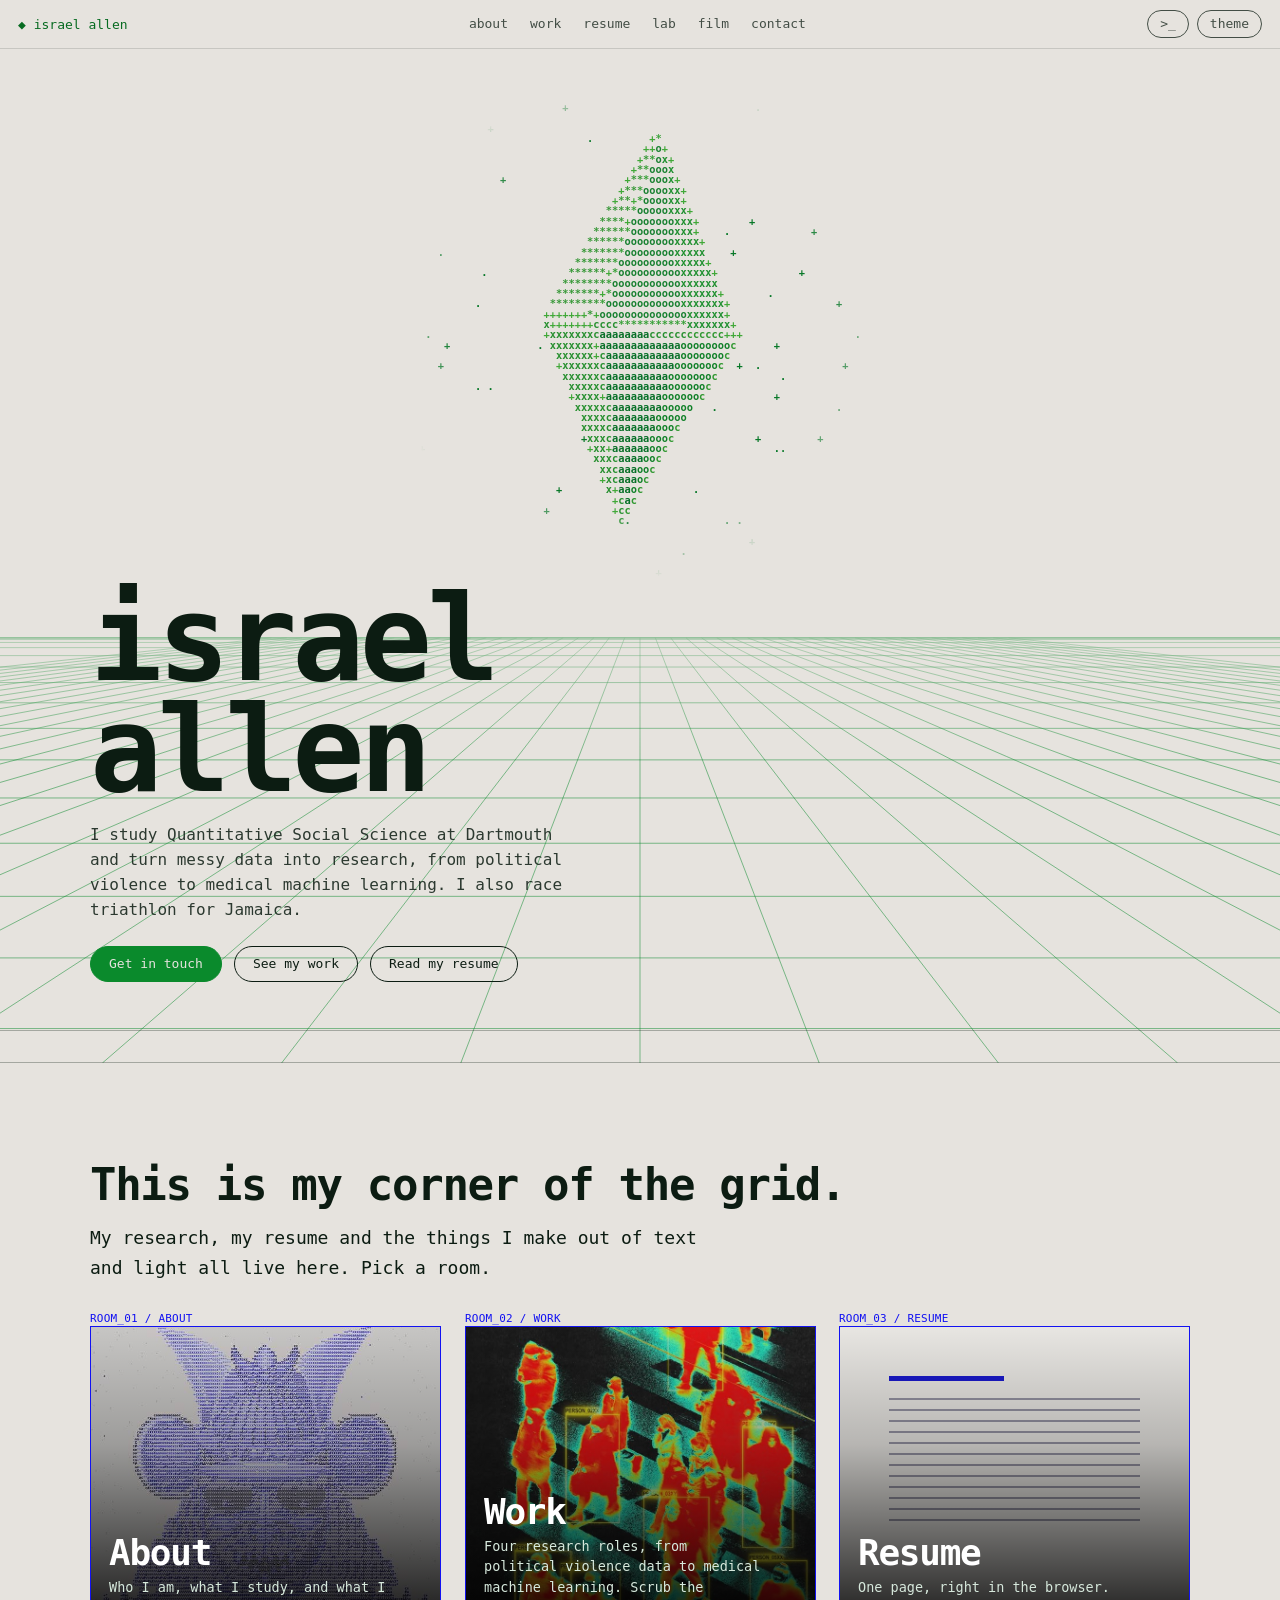
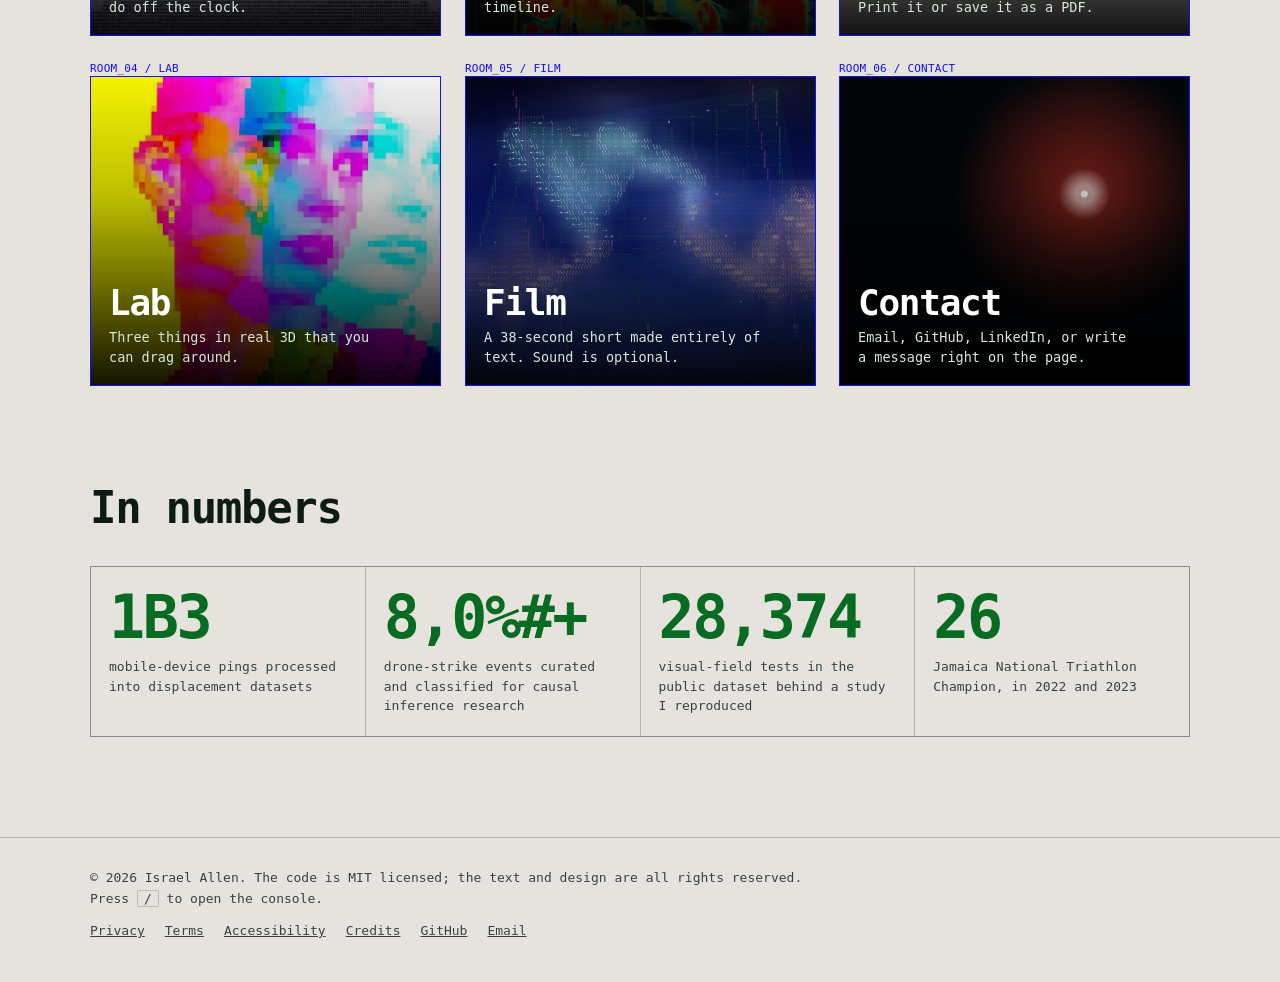
==== commit 2751aee6: "Restore the original v1 design, keep the new Work page - Original home, about, lab, contact and styl" ====
--- a/index.html
+++ b/index.html
@@ -6,7 +6,7 @@
 <meta name="viewport" content="width=device-width, initial-scale=1, viewport-fit=cover">
 <title>Israel Allen</title>
 <meta name="description" content="Israel Allen studies Quantitative Social Science at Dartmouth and works with large-scale data, political violence research and medical machine learning. Jamaican national triathlon champion.">
-<meta name="theme-color" content="#0a1450">
+<meta name="theme-color" content="#020c06">
 <meta name="author" content="Israel Allen">
 <link rel="canonical" href="https://lukeanthony.co/">
 <meta property="og:type" content="website">
@@ -15,7 +15,7 @@
 <meta property="og:description" content="Israel Allen studies Quantitative Social Science at Dartmouth and works with large-scale data, political violence research and medical machine learning. Jamaican national triathlon champion.">
 <meta property="og:url" content="https://lukeanthony.co/">
 <meta property="og:image" content="https://lukeanthony.co/assets/img/og-card.jpg">
-<meta property="og:image:alt" content="The words israel allen in large type under a red sun, with a road leading to a tower and a spinning crystal.">
+<meta property="og:image:alt" content="The words israel allen in large type above a glowing green wireframe grid and a spinning crystal.">
 <meta name="twitter:card" content="summary_large_image">
 <link rel="icon" href="assets/img/favicon.svg" type="image/svg+xml">
 <link rel="apple-touch-icon" href="assets/img/apple-touch-icon.png">
@@ -26,16 +26,10 @@
 </script>
 </head>
 <body>
-<svg width="0" height="0" style="position:absolute" aria-hidden="true" focusable="false">
-  <filter id="wave" x="-5%" y="-10%" width="110%" height="120%">
-    <feTurbulence type="fractalNoise" baseFrequency="0.006 0.022" numOctaves="2" seed="4" result="n"/>
-    <feDisplacementMap in="SourceGraphic" in2="n" scale="14" xChannelSelector="R" yChannelSelector="G"/>
-  </filter>
-</svg>
 <a class="skip" href="#main">Skip to content</a>
 <div class="bar">
   <a class="brand" href="index.html">◆ israel allen</a>
-  <nav id="nav" aria-label="Main"><a href="about.html">about</a><a href="work.html">work</a><a href="projects.html">projects</a><a href="resume.html">resume</a><a href="lab.html">lab</a><a href="film.html">film</a><a href="contact.html">contact</a></nav>
+  <nav id="nav" aria-label="Main"><a href="about.html">about</a><a href="work.html">work</a><a href="resume.html">resume</a><a href="lab.html">lab</a><a href="film.html">film</a><a href="contact.html">contact</a></nav>
   <div class="tools">
     <button class="pill" id="term-btn" type="button" aria-label="Open the command console">&gt;_</button>
     <button class="pill" id="theme" type="button" aria-label="Switch between light and dark theme">theme</button>
@@ -45,7 +39,7 @@
 <main id="main">
 <header class="hero" id="top">
   <canvas id="grid" aria-hidden="true"></canvas>
-  <div class="plumbwrap"><canvas class="glyph" id="plumb" role="img" aria-label="A rotating red and gold crystal drawn in text characters, in front of a red sun"></canvas></div>
+  <div class="plumbwrap"><canvas class="glyph" id="plumb" role="img" aria-label="A rotating green crystal drawn in text characters"></canvas></div>
   <div class="titleblock">
     <h1 id="title" data-scramble aria-label="Israel Allen">israel
 allen</h1>
@@ -56,41 +50,37 @@
       <a class="btn" href="resume.html">Read my resume</a>
     </div>
   </div>
-  <div class="ticker" aria-hidden="true"><span>★ data ★ python ★ r ★ aws ★ machine learning ★ medical ai ★ political violence research ★ public history ★ triathlon ★ dartmouth 2028 ★ data ★ python ★ r ★ aws ★ machine learning ★ medical ai ★ political violence research ★ public history ★ triathlon ★ dartmouth 2028 ★ </span></div>
+  <div class="ticker" aria-hidden="true"><span>◆ data ░▒▓ python ░▒▓ r ░▒▓ aws ░▒▓ political violence research ░▒▓ medical ml ░▒▓ public history ░▒▓ triathlon ░▒▓ dartmouth 2028 ░▒▓ ◆ data ░▒▓ python ░▒▓ r ░▒▓ aws ░▒▓ political violence research ░▒▓ medical ml ░▒▓ public history ░▒▓ triathlon ░▒▓ dartmouth 2028 ░▒▓ </span></div>
 </header>
 
 <section class="sec" id="rooms">
   <div class="inner">
     <h2>This is my corner of the grid.</h2>
-    <p class="lead">My research, my projects and the things I make out of text and light all live here. Pick a pack.</p>
+    <p class="lead">My research, my resume and the things I make out of text and light all live here. Pick a room.</p>
     <div class="rooms">
       <a class="room dbox lock" data-id="ROOM_01 / ABOUT" data-tilt style="--i:0" href="about.html">
-        <span class="art px" aria-hidden="true"></span><span class="chip" aria-hidden="true">01</span>
-        <div class="pane"><h3>About</h3><p>Who I am, what I study, and what I do off the clock.</p></div>
+        <span class="art" style="background-image:url(assets/img/kabuto-poster.jpg)" aria-hidden="true"></span>
+        <h3>About</h3><p>Who I am, what I study, and what I do off the clock.</p>
       </a>
       <a class="room dbox lock" data-id="ROOM_02 / WORK" data-tilt style="--i:1" href="work.html">
-        <span class="art dots" aria-hidden="true"></span><span class="chip" aria-hidden="true">02</span>
-        <div class="pane"><h3>Work</h3><p>Four research roles and an athletics record on one timeline. Filter it, zoom it, scrub it.</p></div>
+        <span class="art" style="background-image:url(assets/img/thermal-street.jpg)" aria-hidden="true"></span>
+        <h3>Work</h3><p>Four research roles, from political violence data to medical machine learning. Scrub the timeline.</p>
       </a>
-      <a class="room dbox lock" data-id="ROOM_03 / PROJECTS" data-tilt style="--i:2" href="projects.html">
-        <span class="art zig" aria-hidden="true"></span><span class="chip" aria-hidden="true">03</span>
-        <div class="pane"><h3>Projects</h3><p>A studio, a site written by hand, and things I built to learn.</p></div>
+      <a class="room dbox lock" data-id="ROOM_03 / RESUME" data-tilt style="--i:2" href="resume.html">
+        <span class="art sheet" aria-hidden="true"></span>
+        <h3>Resume</h3><p>One page, right in the browser. Print it or save it as a PDF.</p>
       </a>
-      <a class="room dbox lock" data-id="ROOM_04 / RESUME" data-tilt style="--i:3" href="resume.html">
-        <span class="art sheet" aria-hidden="true"></span><span class="chip" aria-hidden="true">04</span>
-        <div class="pane"><h3>Resume</h3><p>One page, right in the browser. Print it or save it as a PDF.</p></div>
+      <a class="room dbox lock" data-id="ROOM_04 / LAB" data-tilt style="--i:3" href="lab.html">
+        <span class="art" style="background-image:url(assets/img/pixel-portrait.jpg)" aria-hidden="true"></span>
+        <h3>Lab</h3><p>Three things in real 3D that you can drag around.</p>
       </a>
-      <a class="room dbox lock" data-id="ROOM_05 / LAB" data-tilt style="--i:4" href="lab.html">
-        <span class="art stars" aria-hidden="true"></span><span class="chip" aria-hidden="true">05</span>
-        <div class="pane"><h3>Lab</h3><p>Real 3D you can drag around, and a tiny neural network you can train yourself.</p></div>
+      <a class="room dbox lock" data-id="ROOM_05 / FILM" data-tilt style="--i:4" href="film.html">
+        <span class="art" style="background-image:url(assets/img/film-poster.jpg)" aria-hidden="true"></span>
+        <h3>Film</h3><p>A 38-second short made entirely of text. Sound is optional.</p>
       </a>
-      <a class="room dbox lock" data-id="ROOM_06 / FILM" data-tilt style="--i:5" href="film.html">
-        <span class="art film" aria-hidden="true"></span><span class="chip" aria-hidden="true">06</span>
-        <div class="pane"><h3>Film</h3><p>A 38-second short made entirely of text. Sound is optional.</p></div>
-      </a>
-      <a class="room dbox lock" data-id="ROOM_07 / CONTACT" data-tilt style="--i:6" href="contact.html">
-        <span class="art spark" aria-hidden="true"></span><span class="chip" aria-hidden="true">07</span>
-        <div class="pane"><h3>Contact</h3><p>Email, GitHub, LinkedIn, or write a message right on the page.</p></div>
+      <a class="room dbox lock" data-id="ROOM_06 / CONTACT" data-tilt style="--i:5" href="contact.html">
+        <span class="art spark" aria-hidden="true"></span>
+        <h3>Contact</h3><p>Email, GitHub, LinkedIn, or write a message right on the page.</p>
       </a>
     </div>
   </div>
@@ -104,22 +94,6 @@
       <div class="num"><b data-count data-final="8,000+">8,000+</b><span>drone-strike events curated and classified for causal inference research</span></div>
       <div class="num"><b data-count data-final="28,943">28,943</b><span>visual-field tests in the public dataset behind a study I reproduced</span></div>
       <div class="num"><b data-count data-final="2×">2×</b><span>Jamaica National Triathlon Champion, in 2022 and 2023</span></div>
-    </div>
-  </div>
-</section>
-
-<section class="sec" id="ml" style="padding-top:0">
-  <div class="inner">
-    <h2>Machine learning, close up</h2>
-    <p class="lead">I work on the parts of ML that have to be right: the data going in, the pipeline in the middle and the words a model learns from.</p>
-    <div class="facts">
-      <div class="fact dbox lock" data-id="ML_01 / REPRODUCE" style="--i:0"><small>Chuter Lab, Dartmouth-Hitchcock</small><span>I reproduced the full output pipeline of an ophthalmology ML study and audited its tables and figures against the source CSVs.</span></div>
-      <div class="fact dbox lock" data-id="ML_02 / TEACH" style="--i:1"><small>Evergreen AI, Geisel School of Medicine</small><span>I author and review clinical training dialogues for a medical AI model.</span></div>
-      <div class="fact dbox lock" data-id="ML_03 / SCALE" style="--i:2"><small>Political Violence FieldLab</small><span>I built event datasets and processed 1B+ device pings with AWS, PySpark and GeoPandas for causal inference work.</span></div>
-    </div>
-    <div class="cta">
-      <a class="btn solid" href="lab.html#ml">Train a tiny neural network</a>
-      <a class="btn" href="work.html">See it on the timeline</a>
     </div>
   </div>
 </section>
--- a/assets/css/site.css
+++ b/assets/css/site.css
@@ -1,39 +1,33 @@
-/* site.css, Israel Allen. Hand-written, no frameworks, system fonts only.
-   Look: risograph paper, cobalt sky, one red sun, sticker-pack cards. */
+/* site.css, Israel Allen. Hand-written, no frameworks, system fonts only. */
 
 /* ============ tokens ============ */
 :root{
   color-scheme: light dark;
-  /* paper day */
-  --bg:#f3ecd0; --fg:#101437; --paper:#e6dec0; --cobalt:#1020c8;
-  --sun:#e8341c;            /* art red */
-  --accent:#c4240e;         /* red used for text and buttons (passes contrast on paper) */
-  --link:#1020c8; --box:#c4240e; --glow:none; --grid:#1020c8; --green:var(--accent);
-  --olive:#aaa52a; --sky:#2f6fe0; --acid:#37f06b; --pink:#e5188c; --amber:#ffc61a; --ink:#101437;
-  --night:#000; --neon:#4dff7a; --peach:#ffcf9e; --heat:#ff3b1f; --cyan:#2ee6d6; --magenta:#ff2fa8;
+  --bg:#e6e3de; --fg:#0c1c12; --green:#0a8a2c; --glow:none; --grid:#0a8a2c; --link:#076b21;
+  --paper:#d3cfcf; --cobalt:#1212f2;
+  --night:#000; --neon:#4dff7a; --peach:#ffcf9e;
+  --heat:#ff3b1f; --cyan:#2ee6d6; --amber:#ffe14a; --magenta:#ff2fa8;
+  --box:var(--cobalt);
   --line:color-mix(in srgb,var(--fg) 24%,transparent);
-  --shadow:var(--fg);
-  --display:"Arial Black","Helvetica Neue",Impact,"Segoe UI Black",system-ui,sans-serif;
   --mono: ui-monospace, "SF Mono", Menlo, Consolas, "DejaVu Sans Mono", "Liberation Mono", "Courier New", monospace;
-  --grain:url("data:image/svg+xml;utf8,<svg xmlns='http://www.w3.org/2000/svg' width='180' height='180'><filter id='n'><feTurbulence type='fractalNoise' baseFrequency='.85' numOctaves='2' stitchTiles='stitch'/><feColorMatrix values='0 0 0 0 0  0 0 0 0 0  0 0 0 0 0  0 0 0 .8 0'/></filter><rect width='180' height='180' filter='url(%23n)'/></svg>");
   box-sizing:border-box;
   padding-top:env(safe-area-inset-top,0px);
   padding-bottom:env(safe-area-inset-bottom,0px);
 }
 @media (prefers-color-scheme: dark){
   :root:not([data-theme="light"]){
-    --bg:#050719; --fg:#f4ecd0; --accent:#ff6a45; --link:#ffc61a; --box:#ffc61a; --grid:#ffc61a; --shadow:#000;
-    --glow:0 0 10px rgba(255,106,69,.5), 0 0 26px rgba(255,106,69,.2);
+    --bg:#020c06; --fg:#d9ffe4; --green:#46ff78; --grid:#2fe05f; --link:#46ff78; --box:var(--amber);
+    --glow:0 0 10px rgba(70,255,120,.55), 0 0 28px rgba(70,255,120,.25);
   }
 }
 :root[data-theme="dark"]{
-  --bg:#050719; --fg:#f4ecd0; --accent:#ff6a45; --link:#ffc61a; --box:#ffc61a; --grid:#ffc61a; --shadow:#000;
-  --glow:0 0 10px rgba(255,106,69,.5), 0 0 26px rgba(255,106,69,.2);
+  --bg:#020c06; --fg:#d9ffe4; --green:#46ff78; --grid:#2fe05f; --link:#46ff78; --box:var(--amber);
+  --glow:0 0 10px rgba(70,255,120,.55), 0 0 28px rgba(70,255,120,.25);
 }
 /* pages that are always night (the lab) */
 :root[data-world="night"]{
-  --bg:#050719; --fg:#f4ecd0; --accent:#ff6a45; --link:#ffc61a; --box:#ffc61a; --grid:#ffc61a; --shadow:#000;
-  --glow:0 0 10px rgba(255,106,69,.5), 0 0 26px rgba(255,106,69,.2);
+  --bg:#000; --fg:#d9ffe4; --green:#46ff78; --grid:#2fe05f; --link:#46ff78; --box:var(--amber);
+  --glow:0 0 10px rgba(70,255,120,.55), 0 0 28px rgba(70,255,120,.25);
 }
 
 /* ============ base ============ */
@@ -41,51 +35,45 @@
 *{box-sizing:border-box}
 body{margin:0;background:var(--bg);color:var(--fg);font-family:var(--mono);min-height:100%;overflow-x:hidden;-webkit-text-size-adjust:100%}
 body::before{content:"";position:fixed;inset:0 0 auto;height:env(safe-area-inset-top,0px);z-index:60;background:var(--bg);pointer-events:none}
-/* paper grain over everything (decorative, never blocks clicks) */
-body::after{content:"";position:fixed;inset:0;z-index:95;pointer-events:none;background-image:var(--grain);opacity:.09;mix-blend-mode:multiply}
-:root[data-theme="dark"] body::after,:root[data-world="night"] body::after{opacity:.16;mix-blend-mode:screen;filter:invert(1)}
-@media (prefers-color-scheme: dark){:root:not([data-theme="light"]) body::after{opacity:.16;mix-blend-mode:screen;filter:invert(1)}}
 a{color:inherit}
 button,input,textarea{font:inherit;color:inherit}
 img{max-width:100%}
-:focus-visible{outline:3px solid var(--link);outline-offset:3px}
-.skip{position:absolute;left:12px;top:-60px;z-index:100;background:var(--fg);color:var(--bg);padding:8px 14px;text-decoration:none;border-radius:2px}
+:focus-visible{outline:2px solid var(--link);outline-offset:3px}
+.skip{position:absolute;left:12px;top:-60px;z-index:80;background:var(--fg);color:var(--bg);padding:8px 14px;text-decoration:none;border-radius:2px}
 .skip:focus{top:calc(env(safe-area-inset-top,0px) + 10px)}
 .sr{position:absolute;width:1px;height:1px;overflow:hidden;clip:rect(0 0 0 0);white-space:nowrap}
 main{display:block}
 [id]{scroll-margin-top:calc(env(safe-area-inset-top,0px) + 64px)}
-h1,h2,h3{font-family:var(--display);font-weight:900}
 
 /* ============ top bar ============ */
-.bar{position:fixed;top:env(safe-area-inset-top,0px);left:0;right:0;z-index:50;display:flex;align-items:center;gap:18px;padding:9px 18px;font-size:13px;background:color-mix(in srgb,var(--bg) 90%,transparent);-webkit-backdrop-filter:blur(8px);backdrop-filter:blur(8px);border-bottom:2px solid var(--fg)}
-.brand{color:var(--accent);text-decoration:none;text-shadow:var(--glow);white-space:nowrap;font-family:var(--display);font-size:15px;letter-spacing:-.01em}
-.bar nav{display:flex;gap:6px;margin:0 auto}
-.bar nav a{text-decoration:none;padding:5px 11px;border:2px solid transparent;border-radius:99px}
-.bar nav a:hover{border-color:var(--fg)}
-.bar nav a[aria-current="page"]{background:var(--amber);color:var(--ink);border-color:var(--fg)}
+.bar{position:fixed;top:env(safe-area-inset-top,0px);left:0;right:0;z-index:50;display:flex;align-items:center;gap:18px;padding:10px 18px;font-size:13px;background:color-mix(in srgb,var(--bg) 84%,transparent);-webkit-backdrop-filter:blur(8px);backdrop-filter:blur(8px);border-bottom:1px solid color-mix(in srgb,var(--fg) 14%,transparent)}
+.brand{color:var(--link);text-decoration:none;text-shadow:var(--glow);white-space:nowrap}
+.bar nav{display:flex;gap:22px;margin:0 auto}
+.bar nav a{text-decoration:none;opacity:.75;padding:6px 0;border-bottom:1px solid transparent}
+.bar nav a:hover{opacity:1}
+.bar nav a[aria-current="page"]{opacity:1;border-bottom-color:currentColor}
 .tools{display:flex;gap:8px;align-items:center}
-.pill{background:none;border:2px solid currentColor;border-radius:99px;padding:2px 12px;cursor:pointer;font-size:13px;line-height:1.5}
-.pill:hover{background:var(--fg);color:var(--bg)}
+.pill{background:none;border:1px solid currentColor;border-radius:99px;padding:3px 12px;cursor:pointer;opacity:.75;font-size:13px;line-height:1.5}
+.pill:hover{opacity:1}
 .menu-btn{display:none}
 :root[data-world="night"] #theme{display:none}
-@media (max-width:860px){
+@media (max-width:760px){
   .menu-btn{display:inline-block}
   .tools{margin-left:auto}
-  .bar nav{display:none;position:absolute;top:100%;left:0;right:0;flex-direction:column;gap:0;margin:0;background:var(--bg);border-bottom:2px solid var(--fg);padding:4px 18px 10px}
+  .bar nav{display:none;position:absolute;top:100%;left:0;right:0;flex-direction:column;gap:0;margin:0;background:var(--bg);border-bottom:1px solid var(--line);padding:4px 18px 10px}
   .bar nav.open{display:flex}
-  .bar nav a{padding:13px 4px;border:0;border-bottom:1px solid var(--line);border-radius:0}
-  .bar nav a[aria-current="page"]{background:none;border-bottom:3px solid var(--sun);color:inherit}
+  .bar nav a{padding:13px 0;border-bottom:1px solid var(--line);opacity:.9}
 }
 
 /* ============ buttons and shared bits ============ */
-.btn{display:inline-block;border:2px solid currentColor;border-radius:99px;padding:9px 18px;font-size:13px;line-height:1.2;text-decoration:none;cursor:pointer;background:none;transition:background .15s,color .15s,transform .12s,box-shadow .12s;font-weight:700}
+.btn{display:inline-block;border:1px solid currentColor;border-radius:99px;padding:9px 18px;font-size:13px;line-height:1.2;text-decoration:none;cursor:pointer;background:none;transition:background .15s,color .15s}
 .btn:hover{background:var(--fg);color:var(--bg)}
-.btn.solid{background:var(--accent);border-color:var(--fg);color:var(--bg);box-shadow:3px 3px 0 var(--shadow)}
-.btn.solid:hover{background:var(--amber);color:var(--ink);transform:translate(-1px,-1px);box-shadow:4px 4px 0 var(--shadow)}
+.btn.solid{background:var(--green);border-color:var(--green);color:var(--bg)}
+.btn.solid:hover{background:transparent;color:var(--link)}
 .cta{display:flex;flex-wrap:wrap;gap:12px;margin-top:24px}
 .sec{padding:clamp(48px,9vw,100px) 20px}
 .sec .inner{max-width:1100px;margin:0 auto}
-.sec h2{margin:0 0 16px;font-size:clamp(28px,5.4vw,52px);letter-spacing:-.04em;line-height:.98}
+.sec h2{margin:0 0 16px;font-size:clamp(26px,5vw,44px);letter-spacing:-.03em;line-height:1}
 .lead{margin:0;max-width:58ch;line-height:1.65;font-size:clamp(15px,2.2vw,18px)}
 .prose a{color:var(--link);text-underline-offset:3px}
 .fine{font-size:12.5px;line-height:1.6;opacity:.75;max-width:60ch}
@@ -93,105 +81,84 @@
 /* page header for inner pages */
 .phead{padding:calc(env(safe-area-inset-top,0px) + 120px) 20px 28px}
 .phead .inner{max-width:1100px;margin:0 auto}
-.phead h1{margin:0;font-size:clamp(46px,11vw,128px);line-height:.88;letter-spacing:-.05em;color:var(--cobalt);text-shadow:.045em .045em 0 var(--sun)}
-:root[data-theme="dark"] .phead h1,:root[data-world="night"] .phead h1{color:var(--fg);text-shadow:.045em .045em 0 var(--accent)}
-@media (prefers-color-scheme: dark){:root:not([data-theme="light"]) .phead h1{color:var(--fg);text-shadow:.045em .045em 0 var(--accent)}}
-.phead .lead{margin-top:26px}
-
-/* detection box, kept from the first version */
-.dbox{position:relative;border:2px solid var(--box)}
-.dbox::before{content:attr(data-id);position:absolute;left:-2px;bottom:calc(100% + 4px);font-size:11px;line-height:1;letter-spacing:.02em;color:var(--box);text-shadow:var(--glow);white-space:nowrap}
+.phead h1{margin:0;font-weight:700;font-size:clamp(40px,9vw,104px);line-height:.92;letter-spacing:-.04em}
+.phead .lead{margin-top:22px}
+
+/* detection box: borrowed from the thermal street image */
+.dbox{position:relative;border:1px solid var(--box)}
+.dbox::before{content:attr(data-id);position:absolute;left:-1px;bottom:calc(100% + 3px);font-size:11px;line-height:1;letter-spacing:.02em;color:var(--box);text-shadow:var(--glow);white-space:nowrap}
 @keyframes lockon{0%{opacity:0;transform:scale(1.05)}55%{opacity:1}100%{opacity:1;transform:scale(1)}}
 .js .lock{opacity:0}
 .js .lock.in{opacity:1;animation:lockon .7s cubic-bezier(.2,.8,.2,1) backwards;animation-delay:calc(var(--i,0) * 110ms)}
 
-/* ============ hero (home): cobalt sky, red sun, road to a tower ============ */
-.hero{position:relative;min-height:100svh;display:flex;flex-direction:column;justify-content:flex-end;overflow:hidden;padding:72px 20px 0;color:#f6efd6;background:#0a1450}
-#grid{position:absolute;inset:0;width:100%;height:100%}
-.hero::after{content:"";position:absolute;inset:0;pointer-events:none;background-image:var(--grain);opacity:.22;mix-blend-mode:overlay}
-.plumbwrap{position:relative;z-index:1;width:min(78vw,44vh,500px);margin:0 auto;-webkit-mask-image:radial-gradient(ellipse closest-side,#000 70%,transparent 100%);mask-image:radial-gradient(ellipse closest-side,#000 70%,transparent 100%)}
+/* ============ hero (home) ============ */
+.hero{position:relative;min-height:100svh;display:flex;flex-direction:column;justify-content:flex-end;overflow:hidden;padding:72px 20px 0}
+#grid{position:absolute;inset:0;width:100%;height:100%;-webkit-mask-image:linear-gradient(to bottom,transparent 50%,#000 72%);mask-image:linear-gradient(to bottom,transparent 50%,#000 72%)}
+.plumbwrap{position:relative;width:min(90vw,56vh,620px);margin:0 auto;-webkit-mask-image:radial-gradient(ellipse closest-side,#000 74%,transparent 100%);mask-image:radial-gradient(ellipse closest-side,#000 74%,transparent 100%)}
 .glyph{display:block;max-width:100%}
-.titleblock{position:relative;z-index:1;max-width:1100px;width:100%;margin:0 auto;padding:6px 0 44px}
-.hero h1{margin:0;font-size:clamp(46px,12.5vw,150px);line-height:.86;letter-spacing:-.055em;white-space:pre-line;color:#f6efd6;text-shadow:.04em .04em 0 var(--sun),.08em .08em 0 #0a1450;cursor:default;filter:url(#wave)}
-.sub{margin:20px 0 0;max-width:50ch;font-size:clamp(13px,2.2vw,16px);line-height:1.6;color:#f6efd6;text-shadow:0 1px 8px rgba(5,7,25,.85)}
-.hero .btn{color:#f6efd6}
-.hero .btn:hover{background:#f6efd6;color:#101437}
-.hero .btn.solid{background:var(--amber);border-color:#101437;color:#101437;box-shadow:3px 3px 0 #101437}
-.ticker{position:relative;z-index:1;border-top:2px solid #f6efd6;border-bottom:2px solid #f6efd6;overflow:hidden;white-space:nowrap;font-size:13px;font-weight:700;padding:8px 0;margin:0 -20px;background:var(--sun);color:#fff6e0}
-.ticker span{display:inline-block;padding-left:100%;animation:tick 48s linear infinite}
+.titleblock{position:relative;max-width:1100px;width:100%;margin:0 auto;padding:6px 0 48px}
+.hero h1{margin:0;font-weight:700;font-size:clamp(40px,10.5vw,120px);line-height:.92;letter-spacing:-.04em;white-space:pre-line;color:var(--fg);cursor:default}
+.sub{margin:18px 0 0;max-width:50ch;font-size:clamp(13px,2.2vw,16px);line-height:1.55;opacity:.85}
+.ticker{position:relative;border-top:1px solid color-mix(in srgb,var(--fg) 30%,transparent);border-bottom:1px solid color-mix(in srgb,var(--fg) 30%,transparent);overflow:hidden;white-space:nowrap;font-size:13px;padding:8px 0;margin:0 -20px}
+.ticker span{display:inline-block;padding-left:100%;animation:tick 42s linear infinite}
 @keyframes tick{to{transform:translateX(-100%)}}
 
-/* ============ rooms (home cards): blister packs ============ */
-.rooms{display:grid;grid-template-columns:repeat(auto-fit,minmax(290px,1fr));gap:44px 26px;margin-top:48px;perspective:1200px}
-.room{position:relative;display:flex;flex-direction:column;justify-content:flex-end;min-height:330px;padding:16px;color:var(--ink);text-decoration:none;background:var(--bg);isolation:isolate;transform-style:preserve-3d;transition:transform .18s ease-out,box-shadow .2s;will-change:transform;overflow:visible;border:3px solid var(--fg);border-radius:22px;box-shadow:7px 7px 0 var(--shadow)}
-.room.dbox::before{left:6px}
-.room .art{position:absolute;inset:0;z-index:-2;border-radius:18px;overflow:hidden;background-size:cover}
-.room .art::after{content:"";position:absolute;inset:0;background-image:var(--grain);opacity:.22;mix-blend-mode:multiply}
-.room .pane{position:relative;background:#f6efd6;border:2px solid #101437;border-radius:12px;padding:14px 14px 12px;box-shadow:3px 3px 0 #101437}
-.room .pane::after{content:"";display:block;height:12px;margin-top:12px;background:repeating-linear-gradient(90deg,#101437 0 2px,transparent 2px 4px,#101437 4px 5px,transparent 5px 8px,#101437 8px 11px,transparent 11px 13px)}
-.room h3{margin:0 0 6px;font-size:clamp(28px,3.4vw,38px);letter-spacing:-.045em;line-height:.95;color:#101437}
-.room p{margin:0;font-size:13px;line-height:1.5;max-width:34ch;color:#2a2f5e}
-.room .chip{position:absolute;top:14px;right:14px;z-index:1;font-family:var(--display);font-size:12px;background:#f6efd6;color:#101437;border:2px solid #101437;border-radius:99px;padding:3px 10px;transform:rotate(4deg)}
-.room:hover,.room:focus-visible{box-shadow:10px 10px 0 var(--shadow)}
-/* generated art, one per room (no outside images) */
-.art.px{background:#1020c8 conic-gradient(#f3ecd0 25%,#1020c8 0 50%,#f3ecd0 0 75%,#1020c8 0) 0 0/36px 36px}
-.art.dots{background:#e8341c radial-gradient(circle,#ffc61a 0 24%,transparent 26%) 0 0/18px 18px}
-.art.zig{background:#37f06b repeating-linear-gradient(135deg,#0b7a2a 0 9px,transparent 9px 18px)}
-.art.sheet{background:linear-gradient(#1020c8,#1020c8) 14px 16px/38% 6px no-repeat,repeating-linear-gradient(#9aa0d8 0 2px,transparent 2px 15px) 0 34px/100% 62% no-repeat,#f6efd6}
-.art.stars{background:radial-gradient(circle at 72% 30%,#e8341c 0 16%,transparent 17%),radial-gradient(#f6efd6 0 1px,transparent 1.6px) 0 0/23px 23px,radial-gradient(#ffc61a 0 1px,transparent 1.6px) 11px 7px/31px 31px,#050719}
-.art.film{background:repeating-linear-gradient(90deg,#101437 0 14px,transparent 14px 28px) 0 12px/100% 16px no-repeat,repeating-linear-gradient(90deg,#101437 0 14px,transparent 14px 28px) 0 calc(100% - 28px)/100% 16px no-repeat,#ffc61a}
-.art.spark{background:radial-gradient(circle at 70% 36%,#fff 0 4px,rgba(255,255,255,.6) 5px 12px,transparent 30px),conic-gradient(from 20deg at 70% 36%,#e5188c,#ffc61a,#e5188c,#ffc61a,#e5188c,#ffc61a,#e5188c)}
-
-/* ============ numbers: starburst stickers ============ */
-.nums{display:flex;flex-wrap:wrap;gap:34px 30px;justify-content:center;margin-top:40px}
-.num{display:flex;flex-direction:column;align-items:center;gap:14px;width:min(100%,230px);text-align:center}
-.num b{position:relative;display:grid;place-items:center;width:min(210px,64vw);aspect-ratio:1;font-family:var(--display);font-size:clamp(30px,5vw,46px);letter-spacing:-.05em;line-height:1;color:#c4240e;-webkit-text-stroke:0;text-shadow:2px 2px 0 #fff6e0;transform:rotate(-5deg);transition:transform .2s}
-.num b::before,.num b::after{content:"";position:absolute;inset:0;z-index:-1;clip-path:polygon(50% 0%,58.9% 11%,71.7% 5%,74.9% 18.7%,89.1% 18.8%,86% 32.6%,98.7% 38.9%,90% 50%,98.7% 61.1%,86% 67.4%,89.1% 81.2%,74.9% 81.3%,71.7% 95%,58.9% 89%,50% 100%,41.1% 89%,28.3% 95%,25.1% 81.3%,10.9% 81.2%,14% 67.4%,1.3% 61.1%,10% 50%,1.3% 38.9%,14% 32.6%,10.9% 18.8%,25.1% 18.7%,28.3% 5%,41.1% 11%)}
-.num b::before{background:var(--shadow);transform:translate(6px,6px)}
-.num b::after{background:var(--amber)}
-.num:nth-child(2n) b{transform:rotate(4deg)}
-.num:hover b{transform:rotate(0) scale(1.06)}
-.num span{display:block;font-size:13px;line-height:1.5}
+/* ============ rooms (home cards) ============ */
+.rooms{display:grid;grid-template-columns:repeat(auto-fit,minmax(290px,1fr));gap:40px 24px;margin-top:44px;perspective:1200px}
+.room{position:relative;display:flex;flex-direction:column;justify-content:flex-end;min-height:310px;padding:18px;color:#fff;text-decoration:none;background:#000;isolation:isolate;transform-style:preserve-3d;transition:transform .18s ease-out,box-shadow .2s;will-change:transform;overflow:visible}
+.room .art{position:absolute;inset:0;z-index:-2;background-size:cover;background-position:center;background-repeat:no-repeat}
+.room::after{content:"";position:absolute;inset:0;z-index:-1;background:linear-gradient(to top,rgba(0,0,0,.92),rgba(0,0,0,.25) 62%,rgba(0,0,0,.05))}
+.room h3{margin:0 0 6px;font-size:clamp(26px,3.2vw,36px);letter-spacing:-.035em;line-height:1}
+.room p{margin:0;font-size:13.5px;line-height:1.5;max-width:34ch;color:#d6e8dc}
+.room:hover,.room:focus-visible{box-shadow:0 0 0 1px var(--box),0 18px 50px -18px rgba(0,0,0,.7)}
+.room .art.sheet{background:#f4f2ee}
+.room .art.sheet::before{content:"";position:absolute;inset:16% 14% 36%;background:
+  linear-gradient(#1b1bd4,#1b1bd4) 0 0/46% 5px no-repeat,
+  repeating-linear-gradient(#9a98a8 0 2px,transparent 2px 11px) 0 22px/100% 100% no-repeat}
+.room .art.spark{background:radial-gradient(circle at 70% 38%,#fff 0 3px,rgba(255,255,255,.6) 4px 9px,transparent 26px),radial-gradient(circle at 70% 38%,rgba(255,60,40,.55),transparent 42%),#02060a}
+
+/* ============ numbers ============ */
+.nums{display:grid;grid-template-columns:repeat(auto-fit,minmax(210px,1fr));gap:1px;margin-top:36px;background:var(--line);border:1px solid var(--line)}
+.num{background:var(--bg);padding:20px 18px}
+.num b{display:block;font-size:clamp(34px,5vw,60px);letter-spacing:-.04em;line-height:1;color:var(--link);text-shadow:var(--glow);font-weight:700}
+.num span{display:block;margin-top:10px;font-size:13px;line-height:1.5;opacity:.8}
 
 /* ============ facts + tags ============ */
 .facts{display:grid;grid-template-columns:repeat(auto-fit,minmax(220px,1fr));gap:26px 18px;margin-top:44px}
-.fact{padding:16px 16px 14px;margin-top:1.4em;background:color-mix(in srgb,var(--amber) 14%,transparent)}
-.fact small{display:block;font-size:12px;opacity:.7;margin-bottom:6px}
+.fact{padding:16px 16px 14px;margin-top:1.4em}
+.fact small{display:block;font-size:12px;opacity:.6;margin-bottom:6px}
 .fact span{font-size:14px;line-height:1.5}
 .tags{display:flex;flex-wrap:wrap;gap:8px;margin:14px 0 0;padding:0;list-style:none}
-.tags li{border:2px solid var(--fg);border-radius:99px;padding:4px 12px;font-size:13px}
-.tags li:nth-child(4n+1){background:var(--amber);color:var(--ink)}
-.tags li:nth-child(4n+2){background:var(--acid);color:var(--ink)}
-.tags li:nth-child(4n+3){background:#f6efd6;color:var(--ink)}
+.tags li{border:1px solid var(--line);padding:5px 11px;font-size:13px}
 .group{margin-top:28px}
-.group h3{margin:0;font-family:var(--mono);font-size:14px;font-weight:400;opacity:.7}
+.group h3{margin:0;font-size:14px;font-weight:400;opacity:.65}
 
 /* ============ paper panel (about) ============ */
-.armor{background:var(--paper);color:var(--cobalt);padding:clamp(40px,8vw,90px) 20px;position:relative;overflow:hidden;transition:background .5s;border-top:3px solid var(--fg);border-bottom:3px solid var(--fg)}
+.armor{background:var(--paper);color:var(--cobalt);padding:clamp(40px,8vw,90px) 20px;position:relative;overflow:hidden;transition:background .5s}
 .armor .inner{max-width:900px;margin:0 auto;display:grid;gap:20px;position:relative;z-index:1}
-.armor h2{margin:0;font-size:clamp(28px,5.4vw,52px);letter-spacing:-.04em;line-height:.98;transition:color .5s}
+.armor h2{margin:0;font-size:clamp(26px,5vw,44px);letter-spacing:-.03em;line-height:1;transition:color .5s}
 .armor p{margin:0;max-width:48ch;line-height:1.55;font-size:15px;color:#2a2a8a;transition:color .5s}
 .ctl{display:flex;flex-wrap:wrap;gap:8px}
-.ctl button{background:none;border:2px solid currentColor;border-radius:99px;padding:5px 14px;cursor:pointer;font-size:13px;opacity:.7;font-weight:700}
+.ctl button{background:none;border:1px solid currentColor;border-radius:99px;padding:5px 14px;cursor:pointer;font-size:13px;opacity:.65}
 .ctl button[aria-pressed="true"]{opacity:1;background:var(--cobalt);color:#e8ecff;border-color:var(--cobalt)}
 .ctl button:hover{opacity:1}
 .kwrap{width:100%;position:relative}
-.armor::after{content:"";position:absolute;inset:0;pointer-events:none;opacity:.22;mix-blend-mode:multiply;transition:opacity .5s;background-image:var(--grain)}
+.armor::after{content:"";position:absolute;inset:0;pointer-events:none;opacity:.22;mix-blend-mode:multiply;transition:opacity .5s;background-image:url("data:image/svg+xml;utf8,<svg xmlns='http://www.w3.org/2000/svg' width='160' height='160'><filter id='n'><feTurbulence type='fractalNoise' baseFrequency='.9' numOctaves='2'/><feColorMatrix values='0 0 0 0 0  0 0 0 0 0  0 0 0 0 0  0 0 0 .7 0'/></filter><rect width='160' height='160' filter='url(%23n)'/></svg>")}
 .armor.glow{background:#02030a;color:#8fb4ff}
 .armor.glow h2{color:#d6e4ff}
 .armor.glow p{color:#8da4dd}
 .armor.glow::after{opacity:.05}
 .armor.glow .ctl button[aria-pressed="true"]{background:#2f5bff;border-color:#2f5bff;color:#fff}
 .armor .stats{display:grid;grid-template-columns:repeat(auto-fit,minmax(180px,1fr));gap:14px;margin-top:6px}
-.armor .stats div{border:2px solid currentColor;padding:12px 14px;font-size:13px;line-height:1.45;color:#2a2a8a;transition:color .5s;background:rgba(255,246,224,.5)}
-.armor .stats b{display:block;font-size:clamp(22px,4vw,30px);letter-spacing:-.03em;line-height:1.1;color:var(--cobalt);margin-bottom:4px;transition:color .5s;font-family:var(--display)}
-.armor.glow .stats div{color:#8da4dd;background:transparent}
+.armor .stats div{border:1.5px solid currentColor;padding:12px 14px;font-size:13px;line-height:1.45;color:#2a2a8a;transition:color .5s}
+.armor .stats b{display:block;font-size:clamp(22px,4vw,30px);letter-spacing:-.03em;line-height:1.1;color:var(--cobalt);margin-bottom:4px;transition:color .5s}
+.armor.glow .stats div{color:#8da4dd}
 .armor.glow .stats b{color:#d6e4ff}
 
 /* ============ night panel (contact hands) ============ */
 .touch{background:var(--night);color:var(--neon);padding:clamp(40px,8vw,90px) 20px 70px;position:relative}
 .touch .inner{max-width:1100px;margin:0 auto}
-.touch h2{margin:0 0 10px;font-size:clamp(28px,5.4vw,52px);letter-spacing:-.04em;line-height:.98;color:#e8ffee}
+.touch h2{margin:0 0 10px;font-size:clamp(26px,5vw,44px);letter-spacing:-.03em;line-height:1;color:#e8ffee}
 .touch p{margin:0 0 26px;max-width:46ch;line-height:1.55;font-size:15px;color:#9ad9ad}
 .stage{position:relative;width:100%;touch-action:pan-y;cursor:crosshair}
 #burst{position:absolute;inset:0;width:100%;height:100%;pointer-events:none}
@@ -200,89 +167,65 @@
 .tl{margin-top:36px;--label:8.5rem}
 .tl-top{display:flex;flex-wrap:wrap;gap:14px 28px;align-items:center;justify-content:space-between;margin-bottom:18px}
 .chips{display:flex;flex-wrap:wrap;gap:8px;align-items:center}
-.chips small{font-size:12px;opacity:.7;margin-right:2px}
-.chip-btn{background:none;border:2px solid var(--fg);border-radius:99px;padding:4px 13px;font-size:12.5px;font-weight:700;cursor:pointer}
-.chip-btn[aria-pressed="true"]{background:var(--fg);color:var(--bg)}
-.chip-btn:hover{background:color-mix(in srgb,var(--amber) 55%,transparent)}
-.tl-board{position:relative;border:2px solid var(--fg);border-radius:14px;padding:14px 14px 12px;background:color-mix(in srgb,var(--fg) 4%,transparent);box-shadow:5px 5px 0 var(--shadow)}
+.chips small{font-size:12px;opacity:.65;margin-right:2px}
+.chip-btn{background:none;border:1px solid currentColor;border-radius:99px;padding:4px 13px;font-size:12.5px;cursor:pointer;opacity:.7}
+.chip-btn:hover{opacity:1}
+.chip-btn[aria-pressed="true"]{opacity:1;background:var(--fg);color:var(--bg)}
+.tl-board{position:relative;border:1px solid var(--line);padding:14px 14px 12px;background:color-mix(in srgb,var(--fg) 3%,transparent)}
 .tl-body{position:relative;display:grid;gap:6px;padding:4px 0;touch-action:pan-y;cursor:ew-resize;user-select:none;-webkit-user-select:none}
-.tl-lane{margin:8px 0 0;font-size:11px;letter-spacing:.06em;text-transform:uppercase;opacity:.65}
+.tl-lane{margin:8px 0 0;font-size:11px;letter-spacing:.06em;text-transform:uppercase;opacity:.6}
 .tl-lane:first-child{margin-top:0}
 .tl-row{display:grid;grid-template-columns:var(--label) 1fr;align-items:center;gap:0 12px;font-size:12.5px}
-.tl-name{line-height:1.25;font-weight:700}
-.tl-track{position:relative;height:28px;background:repeating-linear-gradient(90deg,var(--line) 0 1px,transparent 1px var(--mstep,8.33%));border-top:1px dashed var(--line);border-bottom:1px dashed var(--line)}
-.tl-bar{position:absolute;top:2px;bottom:2px;display:flex;align-items:center;padding:0 9px;min-width:14px;overflow:hidden;white-space:nowrap;text-overflow:ellipsis;font-size:11.5px;font-weight:700;color:#101437;border:2px solid #101437;border-radius:99px;cursor:pointer;transition:left .55s cubic-bezier(.2,.8,.2,1),width .55s cubic-bezier(.2,.8,.2,1),opacity .25s,box-shadow .2s,transform .2s;background:#d8d4c0}
-.tl-bar[data-tag="ml"]{background:#d62b14;color:#fff}
-.tl-bar[data-tag="data"]{background:#3550e8;color:#fff}
-.tl-bar[data-tag="history"]{background:var(--olive)}
-.tl-bar[data-tag="sport"]{background:var(--amber)}
-.tl-bar:hover,.tl-bar:focus-visible{transform:translateY(-2px);box-shadow:0 3px 0 #101437}
-.tl-row.on .tl-bar{box-shadow:0 0 0 3px var(--bg),0 0 0 5px var(--fg)}
+.tl-name{opacity:.85;line-height:1.25}
+.tl-track{position:relative;height:28px;background:repeating-linear-gradient(90deg,var(--line) 0 1px,transparent 1px var(--mstep,8.33%));border-top:1px solid var(--line);border-bottom:1px solid var(--line)}
+.tl-bar{position:absolute;top:3px;bottom:3px;display:flex;align-items:center;padding:0 9px;min-width:12px;overflow:hidden;white-space:nowrap;font:inherit;font-size:11.5px;font-weight:700;color:#02060a;border:1px solid color-mix(in srgb,var(--fg) 55%,transparent);border-radius:2px;cursor:pointer;background:color-mix(in srgb,var(--fg) 30%,transparent);transition:left .55s cubic-bezier(.2,.8,.2,1),width .55s cubic-bezier(.2,.8,.2,1),opacity .25s,box-shadow .2s,transform .2s}
+.tl-bar[data-tag="ml"]{background:var(--heat)}
+.tl-bar[data-tag="data"]{background:var(--cyan)}
+.tl-bar[data-tag="history"]{background:var(--amber)}
+.tl-bar[data-tag="sport"]{background:var(--neon)}
+.tl-bar:hover,.tl-bar:focus-visible{transform:translateY(-2px)}
+.tl-row.on .tl-bar{box-shadow:0 0 0 2px var(--bg),0 0 0 3px var(--box)}
 .tl-row.off{opacity:.18}
-.tl-ms{position:absolute;top:50%;width:18px;height:18px;margin:-9px 0 0 -9px;background:var(--amber);border:2px solid #101437;transform:rotate(45deg);cursor:pointer;padding:0;transition:left .55s cubic-bezier(.2,.8,.2,1),opacity .25s}
-.tl-ms:hover,.tl-ms:focus-visible{background:var(--acid)}
-.tl-note{position:absolute;right:6px;top:50%;transform:translateY(-50%);font-size:11px;opacity:.85;white-space:nowrap}
+.tl-ms{position:absolute;top:50%;width:16px;height:16px;margin:-8px 0 0 -8px;background:var(--amber);border:1px solid var(--fg);transform:rotate(45deg);cursor:pointer;padding:0;transition:left .55s cubic-bezier(.2,.8,.2,1),opacity .25s}
+.tl-ms:hover,.tl-ms:focus-visible{background:var(--neon)}
+.tl-note{position:absolute;right:6px;top:50%;transform:translateY(-50%);font-size:11px;opacity:.8;white-space:nowrap}
 .tl-note[hidden]{display:none}
-.tl-axis{display:grid;grid-template-columns:var(--label) 1fr;gap:0 12px;font-size:11.5px;opacity:.8;margin-top:4px}
+.tl-axis{display:grid;grid-template-columns:var(--label) 1fr;gap:0 12px;font-size:11.5px;opacity:.7;margin-bottom:4px}
 .tl-axis div{position:relative;height:18px}
-.tl-axis i{position:absolute;top:0;font-style:normal;transform:translateX(-1px);padding-left:5px;border-left:1px solid var(--fg);height:100%;line-height:18px;transition:left .55s cubic-bezier(.2,.8,.2,1)}
-.tl-head{position:absolute;top:0;bottom:0;width:0;left:calc(var(--label) + 12px + (100% - var(--label) - 12px) * var(--p,1));border-left:2px solid var(--accent);pointer-events:none}
-.tl-head::after{content:"";position:absolute;top:-2px;left:-7px;width:12px;height:12px;background:var(--accent);transform:rotate(45deg);border:2px solid var(--bg)}
-.tl-today{position:absolute;top:0;bottom:0;width:0;left:calc(var(--label) + 12px + (100% - var(--label) - 12px) * var(--t,1));border-left:2px dotted var(--fg);opacity:.5;pointer-events:none;transition:left .55s cubic-bezier(.2,.8,.2,1)}
+.tl-axis i{position:absolute;top:0;font-style:normal;transform:translateX(-1px);padding-left:5px;border-left:1px solid var(--line);height:100%;line-height:18px;transition:left .55s cubic-bezier(.2,.8,.2,1)}
+.tl-head{position:absolute;top:0;bottom:0;width:0;left:calc(var(--label) + 12px + (100% - var(--label) - 12px) * var(--p,1));border-left:1px solid var(--box);pointer-events:none}
+.tl-head::after{content:"";position:absolute;top:-1px;left:-5px;width:9px;height:9px;background:var(--box);transform:rotate(45deg)}
+.tl-today{position:absolute;top:0;bottom:0;width:0;left:calc(var(--label) + 12px + (100% - var(--label) - 12px) * var(--t,1));border-left:1px dotted var(--fg);opacity:.45;pointer-events:none;transition:left .55s cubic-bezier(.2,.8,.2,1)}
 .tl-today::before{content:"today";position:absolute;bottom:1px;left:4px;font-size:10.5px;background:var(--bg);padding:0 3px}
-.tl-body:focus-within .tl-head::after{outline:3px solid var(--link);outline-offset:2px}
+.tl-body:focus-within .tl-head::after{outline:2px solid var(--link);outline-offset:2px}
 #tl-range{position:absolute;opacity:0;width:1px;height:1px;pointer-events:none}
 .tl-read{margin:16px 0 0;font-size:14px;min-height:3.2em;line-height:1.6}
-.tl-read b{color:var(--accent);font-weight:700}
+.tl-read b{color:var(--link);font-weight:700}
 .tl-ctl{margin-top:14px;display:flex;gap:10px;flex-wrap:wrap}
-.tl-tip{position:fixed;z-index:80;max-width:260px;padding:8px 11px;font-size:12px;line-height:1.45;background:var(--fg);color:var(--bg);border-radius:8px;pointer-events:none;transform:translate(-50%,calc(-100% - 12px))}
+.tl-tip{position:fixed;z-index:80;max-width:260px;padding:8px 11px;font-size:12px;line-height:1.45;background:var(--fg);color:var(--bg);pointer-events:none;transform:translate(-50%,calc(-100% - 12px))}
 .tl-tip[hidden]{display:none}
 .tl-tip b{display:block;margin-bottom:2px}
 .roles{display:grid;gap:44px;margin-top:56px}
-.role{padding:20px 20px 18px;transition:opacity .25s,border-color .25s,box-shadow .25s;border-radius:14px;background:color-mix(in srgb,var(--fg) 3%,transparent)}
-.role.dim,.js .role.lock.in.dim{opacity:.32}
-.role.pop{box-shadow:0 0 0 4px var(--amber)}
+.role{padding:20px 20px 18px;transition:opacity .25s,border-color .25s,box-shadow .25s}
+.role.dim,.js .role.lock.in.dim{opacity:.38}
+.role.pop{box-shadow:0 0 0 3px var(--box)}
 .role-head{display:flex;flex-wrap:wrap;gap:6px 24px;justify-content:space-between;align-items:baseline}
-.role h2{margin:0;font-size:clamp(20px,3vw,30px);letter-spacing:-.035em;line-height:1.1}
-.role .when{font-size:13px;opacity:.75}
-.org{margin:6px 0 14px;font-size:14px;color:var(--accent);text-shadow:var(--glow);font-weight:700}
+.role h2{margin:0;font-size:clamp(20px,3vw,28px);letter-spacing:-.025em;line-height:1.15}
+.role .when{font-size:13px;opacity:.7}
+.org{margin:6px 0 14px;font-size:14px;color:var(--link);text-shadow:var(--glow)}
 .role ul{margin:0;padding-left:1.1em;max-width:70ch;line-height:1.65;font-size:14.5px}
 .role li+li{margin-top:7px}
-.role .tags{margin-top:14px}
-
-
+.role ul.tags{padding-left:0;margin-top:14px}
 @media (max-width:600px){.tl{--label:5.4rem}.tl-row{font-size:11px}.tl-bar{font-size:10.5px;padding:0 6px}}
-/* ============ projects ============ */
-.projs{display:grid;grid-template-columns:repeat(auto-fit,minmax(300px,1fr));gap:44px 26px;margin-top:44px}
-.proj{display:flex;flex-direction:column;gap:10px;padding:20px 20px 18px;margin-top:1.4em;border-radius:14px;background:color-mix(in srgb,var(--fg) 3%,transparent);box-shadow:5px 5px 0 var(--shadow)}
-.proj h3{margin:0;font-size:clamp(22px,3vw,28px);letter-spacing:-.04em;line-height:1}
-.proj p{margin:0;line-height:1.6;font-size:14px}
-.proj .status{align-self:flex-start;font-size:11.5px;font-weight:700;border:2px solid var(--fg);border-radius:99px;padding:2px 10px;background:var(--amber);color:var(--ink)}
-.proj .status.live{background:var(--acid)}
-.proj .links{display:flex;flex-wrap:wrap;gap:10px;margin-top:auto;padding-top:6px}
-
-/* ============ ML playground ============ */
-.mlbox{display:grid;grid-template-columns:minmax(0,1.5fr) minmax(220px,1fr);gap:22px;align-items:start}
-@media (max-width:860px){.mlbox{grid-template-columns:1fr}}
-.mlcanvas{position:relative;border:2px solid var(--fg);border-radius:12px;overflow:hidden;background:#0d1236;aspect-ratio:1/1;max-height:70vh;touch-action:none}
-.mlcanvas canvas{position:absolute;inset:0;width:100%;height:100%;display:block;cursor:crosshair}
-.mlpanel{display:grid;gap:14px;font-size:13px}
-.mlpanel .ctl{margin:0}
-.mlpanel label{display:flex;align-items:center;gap:8px}
-.mlpanel input[type=range]{accent-color:var(--accent);flex:1;min-width:90px}
-.mlstats{margin:0;padding:12px 14px;border:2px solid var(--fg);border-radius:10px;line-height:1.7;font-variant-numeric:tabular-nums}
-.mlkey{display:flex;gap:14px;align-items:center;font-size:12.5px}
-.mlkey i{display:inline-block;width:12px;height:12px;border-radius:50%;border:2px solid #101437;vertical-align:-1px;margin-right:5px}
-
 /* ============ resume sheet ============ */
 .sheet-wrap{padding:calc(env(safe-area-inset-top,0px) + 96px) 16px 56px}
 .rtools{max-width:860px;margin:0 auto 18px;display:flex;flex-wrap:wrap;gap:10px;align-items:center;justify-content:space-between}
 .rtools p{margin:0;font-size:13px;opacity:.75}
-.resume{max-width:860px;margin:0 auto;background:#fff;color:#14141c;padding:clamp(24px,5vw,54px);box-shadow:8px 8px 0 var(--shadow);border:2px solid #101437;font-size:14px;line-height:1.5}
+.resume{max-width:860px;margin:0 auto;background:#fff;color:#14141c;padding:clamp(24px,5vw,54px);box-shadow:0 20px 60px -24px rgba(0,0,0,.6);font-size:14px;line-height:1.5}
 .resume h1{margin:0;font-size:clamp(28px,5vw,40px);letter-spacing:-.04em;line-height:1;color:#1212f2}
 .resume .contact{margin:10px 0 0;font-size:13px;color:#3a3a48}
 .resume .contact a{color:inherit}
-.resume h2{margin:26px 0 8px;padding-bottom:5px;border-bottom:1.5px solid #1212f2;font-size:13px;letter-spacing:.04em;font-weight:700;color:#1212f2;font-family:var(--mono)}
+.resume h2{margin:26px 0 8px;padding-bottom:5px;border-bottom:1.5px solid #1212f2;font-size:13px;letter-spacing:.04em;font-weight:700;color:#1212f2}
 .rrow{display:flex;justify-content:space-between;gap:16px;align-items:baseline}
 .rrow b{font-weight:700}
 .rrow .d{white-space:nowrap;font-size:13px;color:#3a3a48}
@@ -298,13 +241,13 @@
 .spec .inner{max-width:1100px;margin:0 auto}
 .spec-head{display:grid;gap:10px;margin-bottom:22px;max-width:62ch}
 .spec-id{margin:0;font-size:12px;color:var(--amber)}
-.spec h2{margin:0;font-size:clamp(28px,5vw,56px);letter-spacing:-.045em;line-height:.95}
-.spec-head p{margin:0;line-height:1.6;font-size:15px;opacity:.88}
-.viewport{position:relative;width:100%;aspect-ratio:4/3;max-height:82vh;background:#000;border:2px solid var(--fg);border-radius:12px;touch-action:pan-y;overflow:hidden}
+.spec h2{margin:0;font-size:clamp(28px,5vw,52px);letter-spacing:-.035em;line-height:1}
+.spec-head p{margin:0;line-height:1.6;font-size:15px;opacity:.85}
+.viewport{position:relative;width:100%;aspect-ratio:4/3;max-height:82vh;background:#000;border:1px solid var(--line);touch-action:pan-y;overflow:hidden}
 .viewport.tall{aspect-ratio:5/4}
 .viewport canvas{position:absolute;inset:0;width:100%;height:100%;display:block;cursor:grab;touch-action:pan-y}
 .viewport canvas:active{cursor:grabbing}
-.viewport canvas:focus-visible{outline:3px solid var(--link);outline-offset:-5px}
+.viewport canvas:focus-visible{outline:2px solid var(--link);outline-offset:-4px}
 .viewport .fallback{position:absolute;inset:0;width:100%;height:100%;object-fit:contain;display:none}
 .viewport.nogl .fallback{display:block}
 .viewport.nogl canvas{display:none}
@@ -313,57 +256,55 @@
 .vhint{position:absolute;left:12px;top:10px;margin:0;font-size:12px;opacity:.75;pointer-events:none;text-shadow:0 0 6px #000}
 .spec .ctl{margin-top:14px}
 .spec .ctl button{color:var(--fg)}
-.spec .ctl button[aria-pressed="true"]{background:var(--fg);color:var(--bg);border-color:var(--fg)}
-.spec .ctl label{display:flex;align-items:center;gap:8px;font-size:13px;opacity:.9}
-.spec .ctl input[type=range]{accent-color:var(--accent);width:150px}
-.lab-note{max-width:1100px;margin:0 auto;padding:10px 20px 60px;font-size:12.5px;line-height:1.6;opacity:.75}
+.spec .ctl button[aria-pressed="true"]{background:var(--fg);color:#000;border-color:var(--fg)}
+.spec .ctl label{display:flex;align-items:center;gap:8px;font-size:13px;opacity:.85}
+.spec .ctl input[type=range]{accent-color:var(--green);width:150px}
+.lab-note{max-width:1100px;margin:0 auto;padding:10px 20px 60px;font-size:12.5px;line-height:1.6;opacity:.7}
 
 /* ============ contact ============ */
 .contact-grid{display:grid;grid-template-columns:1.2fr 1fr;gap:40px;align-items:start}
 @media (max-width:820px){.contact-grid{grid-template-columns:1fr}}
 .composer{display:grid;gap:14px;margin-top:6px}
 .composer label{display:grid;gap:6px;font-size:13px}
-.composer input,.composer textarea{width:100%;background:color-mix(in srgb,var(--fg) 6%,transparent);border:2px solid var(--fg);border-radius:8px;padding:10px 12px;font-size:15px;line-height:1.5}
+.composer input,.composer textarea{width:100%;background:color-mix(in srgb,var(--fg) 6%,transparent);border:1px solid var(--line);border-radius:2px;padding:10px 12px;font-size:15px;line-height:1.5}
 .composer textarea{min-height:150px;resize:vertical}
-.composer input:focus,.composer textarea:focus{outline:3px solid var(--link);outline-offset:1px}
+.composer input:focus,.composer textarea:focus{outline:2px solid var(--link);outline-offset:1px}
 .composer .row{display:flex;flex-wrap:wrap;gap:10px;align-items:center}
 .details{margin:0;padding:0;list-style:none;display:grid;gap:14px}
-.details li{padding:14px 16px;margin-top:1.3em;border-radius:10px}
-.details small{display:block;font-size:12px;opacity:.7;margin-bottom:4px}
+.details li{padding:14px 16px;margin-top:1.3em}
+.details small{display:block;font-size:12px;opacity:.6;margin-bottom:4px}
 
 /* ============ legal / long text ============ */
 .doc{max-width:760px;margin:0 auto;padding:calc(env(safe-area-inset-top,0px) + 120px) 20px 70px}
-.doc h1{margin:0 0 6px;font-size:clamp(36px,7vw,68px);letter-spacing:-.05em;line-height:.92;color:var(--cobalt);text-shadow:.04em .04em 0 var(--sun)}
-:root[data-theme="dark"] .doc h1{color:var(--fg);text-shadow:.04em .04em 0 var(--accent)}
-@media (prefers-color-scheme: dark){:root:not([data-theme="light"]) .doc h1{color:var(--fg);text-shadow:.04em .04em 0 var(--accent)}}
-.doc .meta{margin:0 0 30px;font-size:13px;opacity:.7}
-.doc h2{margin:38px 0 10px;font-size:clamp(20px,3.2vw,28px);letter-spacing:-.03em;line-height:1.1}
+.doc h1{margin:0 0 6px;font-size:clamp(34px,7vw,64px);letter-spacing:-.04em;line-height:.95}
+.doc .meta{margin:0 0 30px;font-size:13px;opacity:.65}
+.doc h2{margin:38px 0 10px;font-size:clamp(20px,3.2vw,26px);letter-spacing:-.02em;line-height:1.2}
 .doc p,.doc li{line-height:1.75;font-size:15px}
 .doc ul{padding-left:1.2em}
 .doc li{margin:5px 0}
 .doc a{color:var(--link);text-underline-offset:3px}
-.doc .short{border:2px solid var(--box);border-radius:10px;padding:16px 18px;margin:0 0 8px;position:relative;margin-top:26px}
+.doc .short{border:1px solid var(--box);padding:16px 18px;margin:0 0 8px;position:relative;margin-top:26px}
 .doc .short p{margin:0}
 .doc code{font-size:13px;background:color-mix(in srgb,var(--fg) 10%,transparent);padding:1px 5px}
 
 /* 404 */
 .lost{min-height:100svh;display:grid;place-content:center;gap:16px;padding:100px 20px 60px;text-align:left}
-.lost pre{margin:0;font-size:clamp(11px,2.4vw,17px);line-height:1.1;color:var(--accent);text-shadow:var(--glow)}
-.lost h1{margin:0;font-size:clamp(34px,7vw,72px);letter-spacing:-.05em;line-height:.92}
+.lost pre{margin:0;font-size:clamp(11px,2.4vw,17px);line-height:1.1;color:var(--link);text-shadow:var(--glow)}
+.lost h1{margin:0;font-size:clamp(34px,7vw,72px);letter-spacing:-.04em;line-height:.95}
 
 /* ============ footer ============ */
-footer.site{border-top:3px solid var(--fg);padding:30px 20px 44px;font-size:13px;background:var(--bg)}
+footer.site{border-top:1px solid var(--line);padding:30px 20px 44px;font-size:13px;background:var(--bg)}
 footer.site .inner{max-width:1100px;margin:0 auto;display:flex;flex-wrap:wrap;gap:14px 36px;justify-content:space-between}
-footer.site p{margin:0;opacity:.85;line-height:1.6}
+footer.site p{margin:0;opacity:.8;line-height:1.6}
 footer.site nav{display:flex;flex-wrap:wrap;gap:8px 20px}
-footer.site a{opacity:.85}
+footer.site a{opacity:.8}
 footer.site a:hover{opacity:1}
 kbd{font:inherit;border:1px solid var(--line);padding:0 6px;border-radius:2px}
 
 /* ============ command console ============ */
-#term{position:fixed;inset:0;z-index:110;background:rgba(0,0,0,.6);display:flex;align-items:flex-end;justify-content:center;padding:16px}
+#term{position:fixed;inset:0;z-index:90;background:rgba(0,0,0,.6);display:flex;align-items:flex-end;justify-content:center;padding:16px}
 #term[hidden]{display:none}
-.term-box{width:min(760px,100%);max-height:70vh;display:flex;flex-direction:column;background:#000;color:var(--neon);border:2px solid var(--neon);box-shadow:0 0 40px rgba(77,255,122,.25);font-size:14px}
+.term-box{width:min(760px,100%);max-height:70vh;display:flex;flex-direction:column;background:#000;color:var(--neon);border:1px solid var(--neon);box-shadow:0 0 40px rgba(77,255,122,.25);font-size:14px}
 .term-out{overflow:auto;padding:14px 16px 4px;line-height:1.6;white-space:pre-wrap;word-break:break-word;min-height:5em}
 .term-out .e{color:#e8ffee}
 .term-out .d{color:#7bbf8e}
@@ -377,16 +318,15 @@
   html{scroll-behavior:auto}
   .ticker span{animation:none;padding-left:0}
   .js .lock{opacity:1}.js .lock.in{animation:none}
-  .room,.num b,.tl-bar,.tl-ms,.tl-axis i,.tl-today{transition:none}
-  .hero h1{filter:none}
+  .room{transition:none}
   body.glitch main,body.glitch .bar{animation:none}
 }
 @media print{
   :root,:root[data-theme]{--bg:#fff;--fg:#000}
   html,body{background:#fff !important;color:#000 !important}
-  body::before,body::after,.bar,footer.site,.noprint,.skip,#term{display:none !important}
+  body::before,.bar,footer.site,.noprint,.skip,#term{display:none !important}
   .sheet-wrap{padding:0}
-  .resume{box-shadow:none;border:0;max-width:none;padding:0;font-size:9.5pt;line-height:1.32}
+  .resume{box-shadow:none;max-width:none;padding:0;font-size:9.5pt;line-height:1.32}
   .resume h1{font-size:24pt}
   .resume h2{margin:11px 0 6px;font-size:9.5pt}
   .resume ul{margin:3px 0 8px}
